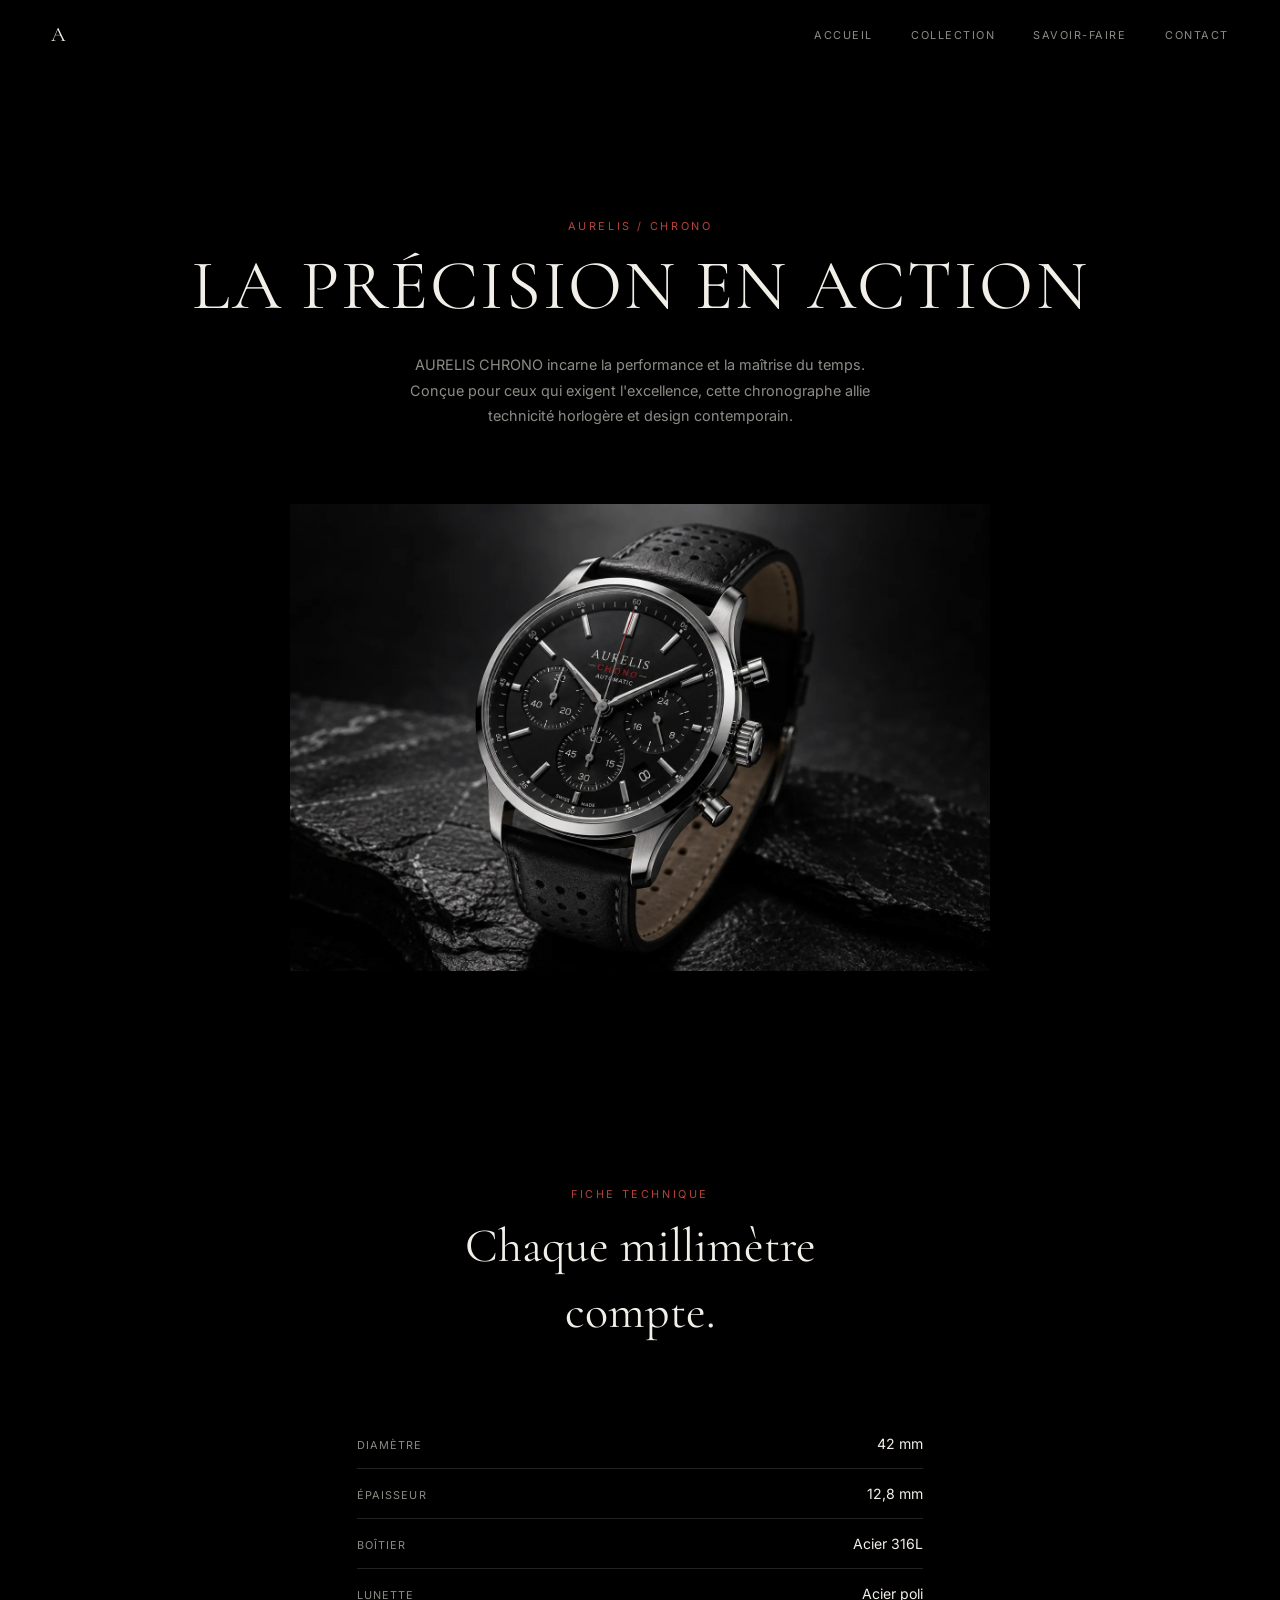
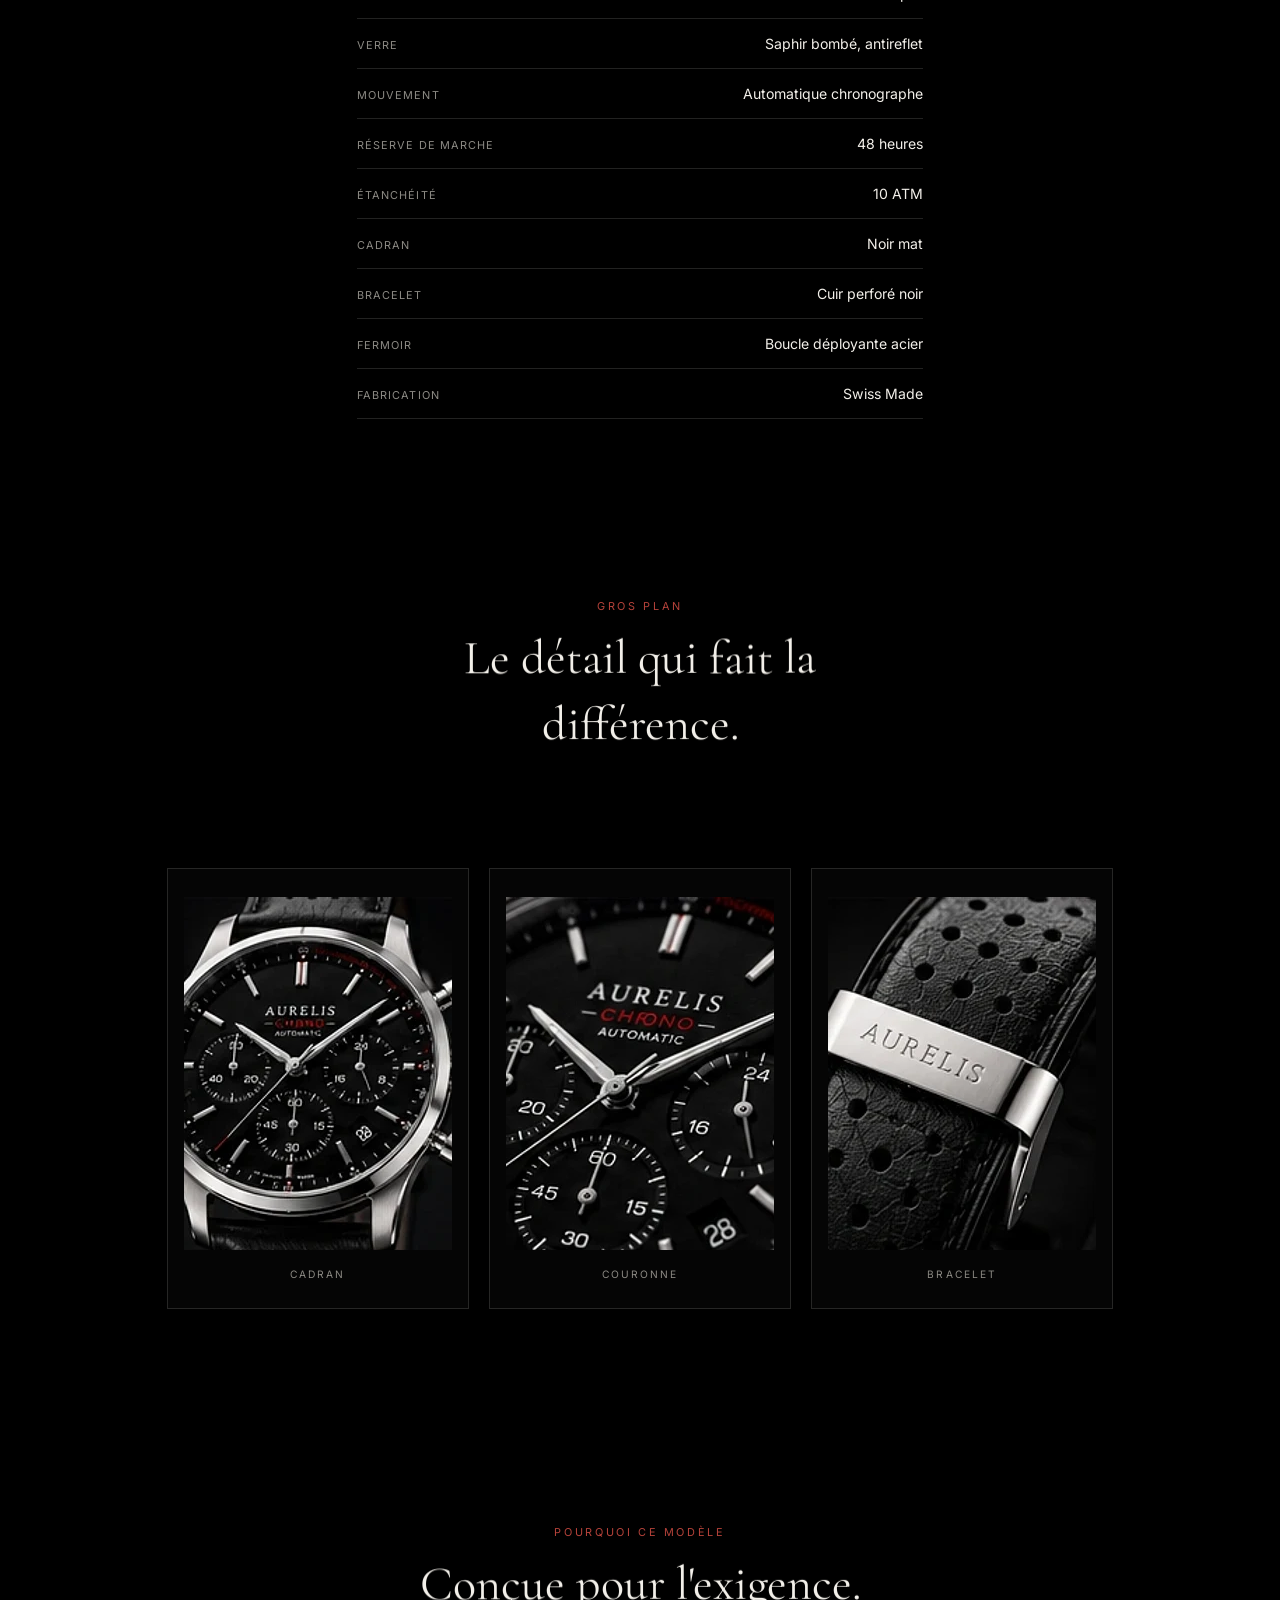
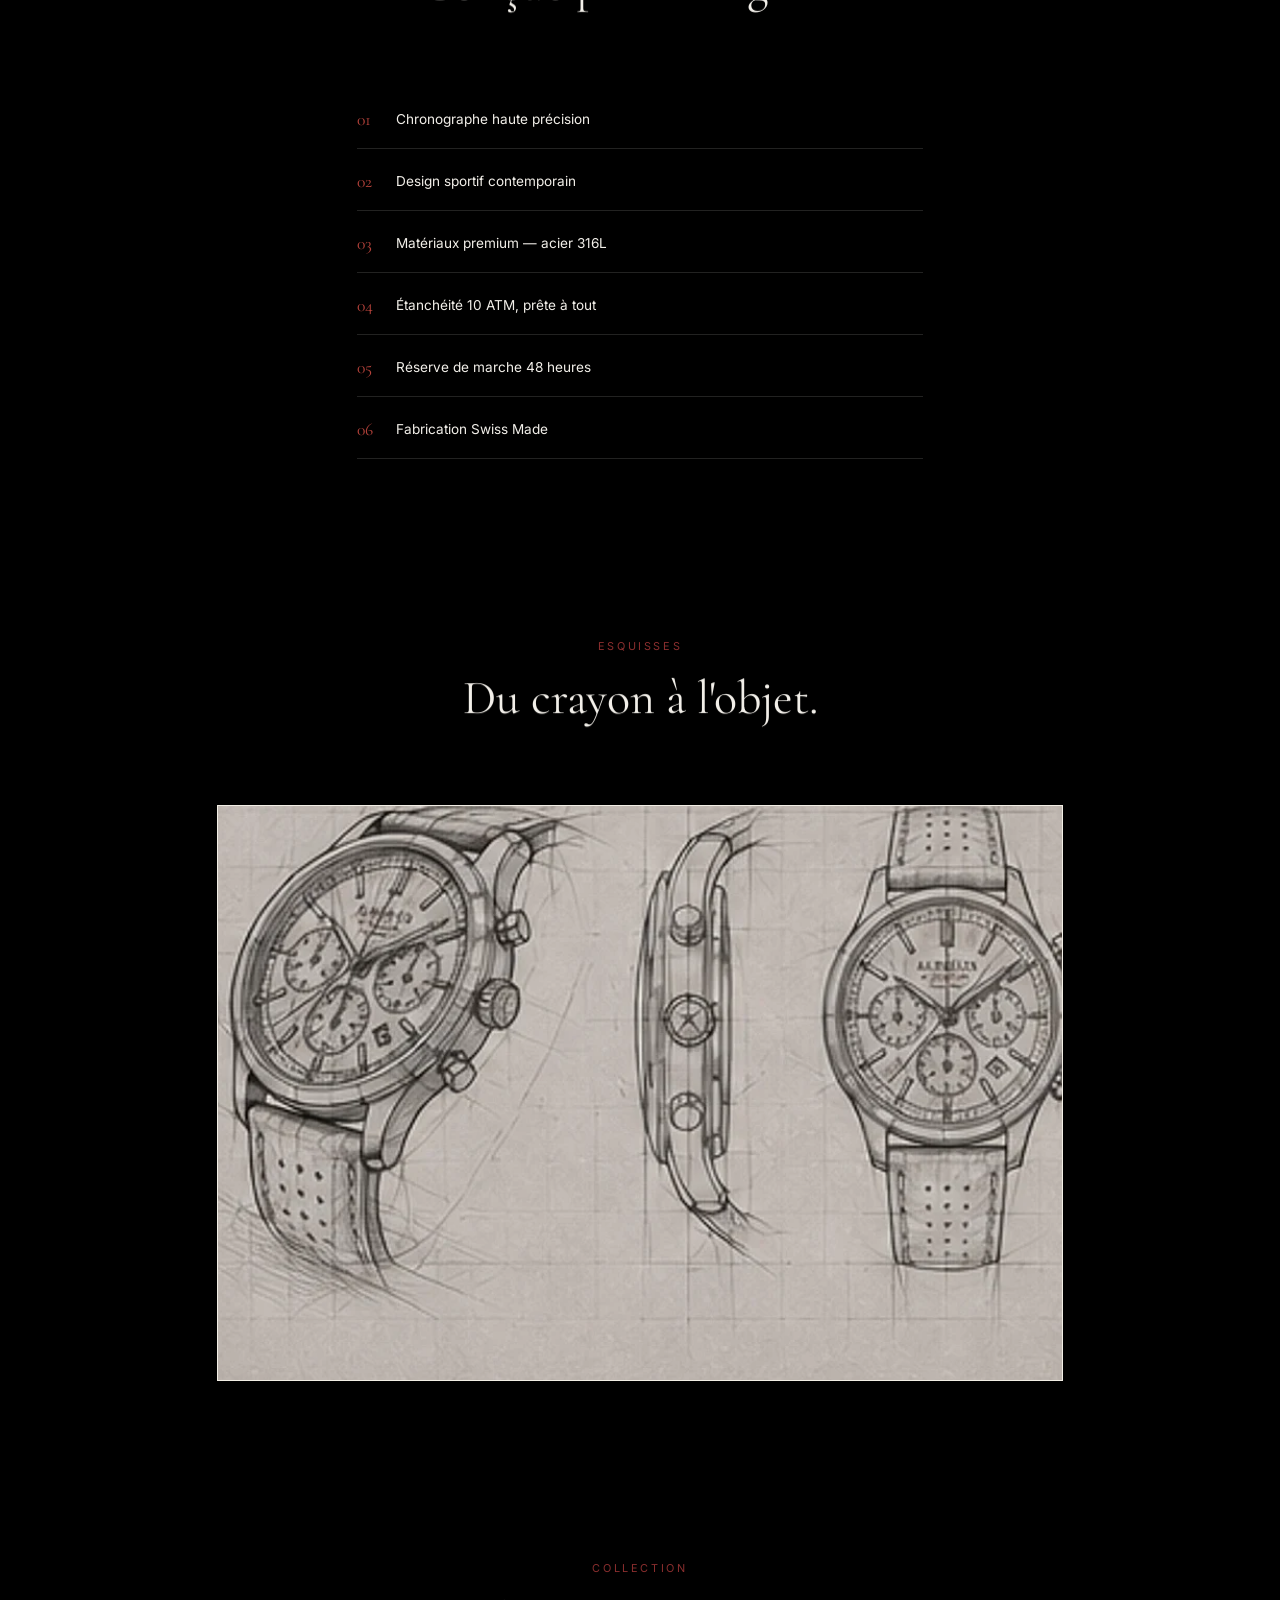
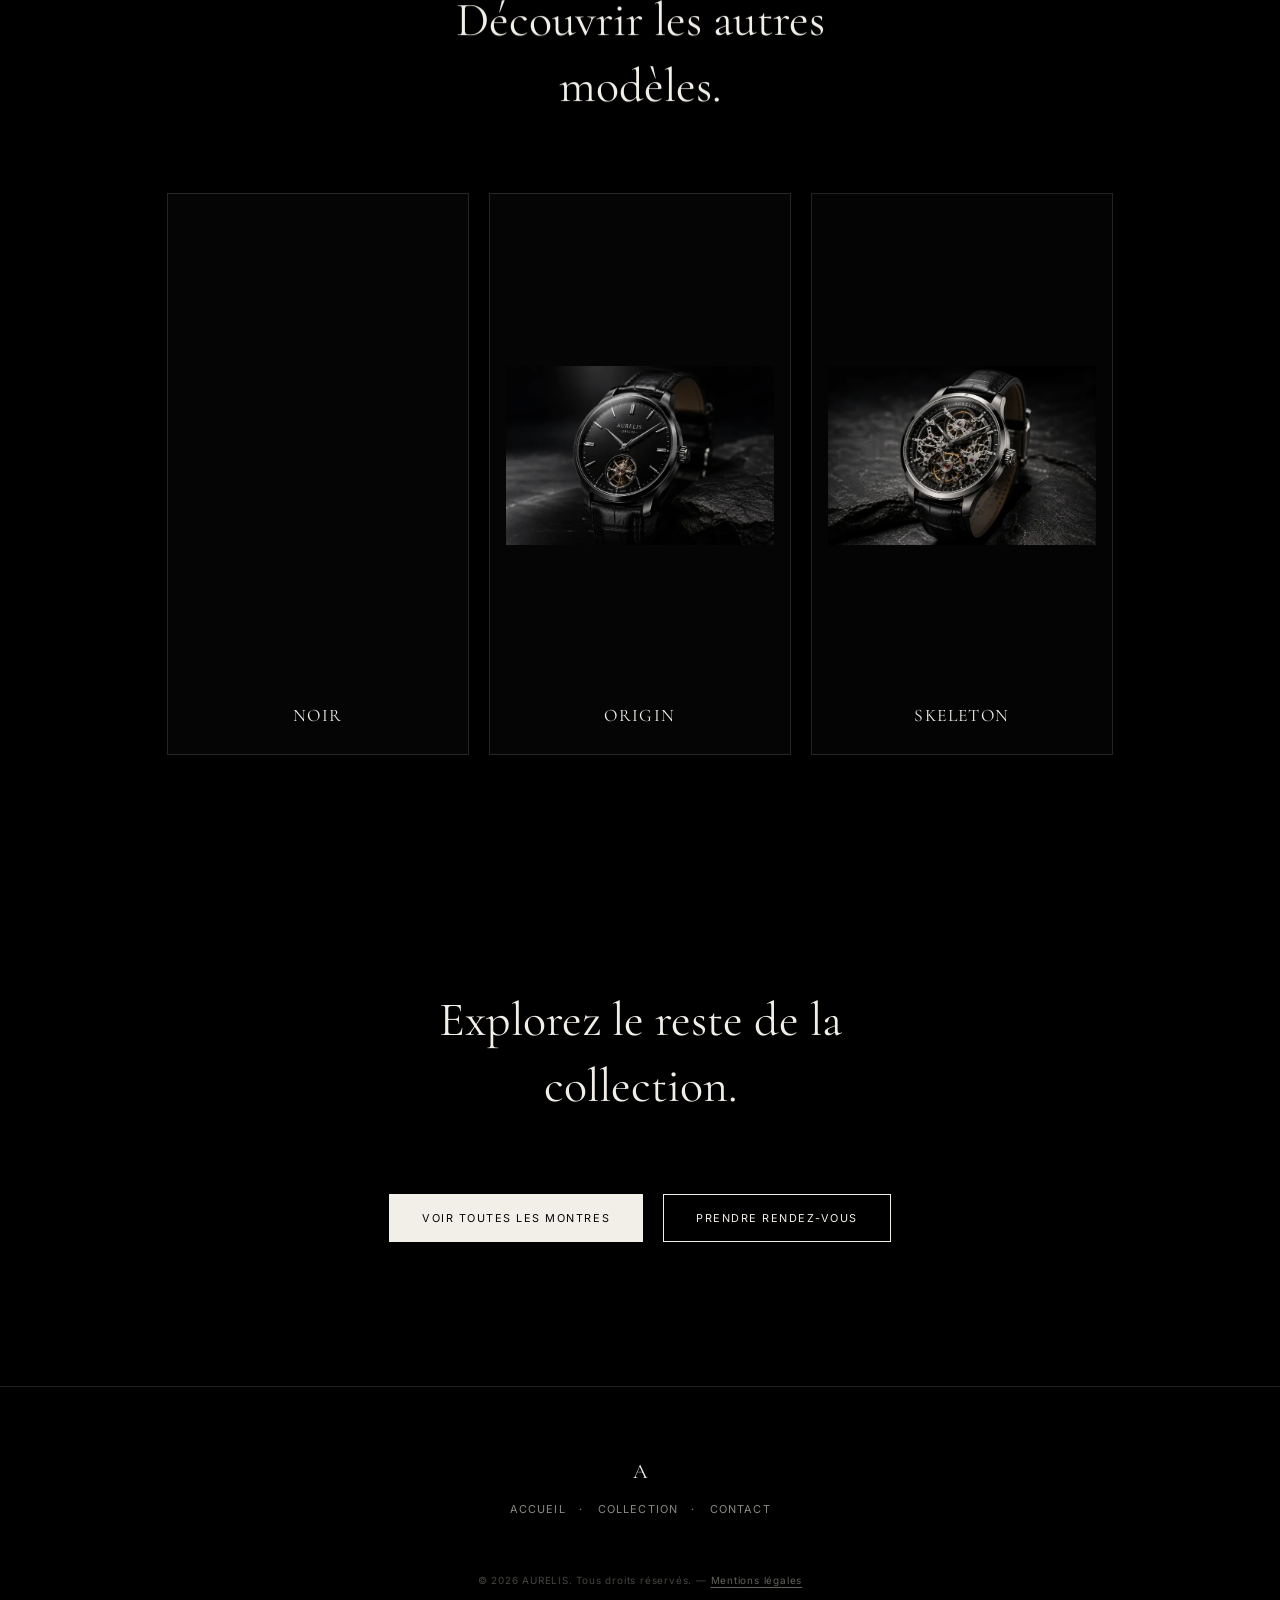
==== chrono.html @ 490b4fe9 "Initial commit: AURELIS site (portfolio demo, Weboost Studio) Static vanilla HTML/CSS/JS site with G" ====
<!doctype html>
<html lang="fr">
<head>
<meta charset="utf-8">
<meta name="viewport" content="width=device-width,initial-scale=1">
<link rel="icon" href="assets/favicon.svg" type="image/svg+xml">
<link rel="icon" href="assets/icons/favicon-32.png" sizes="32x32" type="image/png">
<link rel="apple-touch-icon" href="assets/icons/apple-touch-icon.png">
<title>AURELIS CHRONO — La précision en action</title>
<link rel="preload" href="assets/fonts/cormorant-garamond.woff2" as="font" type="font/woff2" crossorigin>
<link rel="preload" href="assets/fonts/inter.woff2" as="font" type="font/woff2" crossorigin>
<link rel="preload" href="assets/img/chrono.webp" as="image" fetchpriority="high">
<link rel="stylesheet" href="assets/css/style.css">
</head>
<body>

<div class="page-fade" id="pageFade"></div>
<div class="grain" aria-hidden="true"></div>

<div class="bg-fx" aria-hidden="true">
  <canvas id="bgCanvas"></canvas>
  <div class="halo" id="halo" style="background-color:#3a2420"></div>
</div>

<nav class="site-nav" id="siteNav">
  <a href="index.html" class="nav-mark magnetic">A</a>
  <div class="nav-links">
    <a href="index.html" class="magnetic">Accueil</a>
    <a href="index.html#collection" class="magnetic">Collection</a>
    <a href="index.html#savoir-faire" class="magnetic nav-optional">Savoir-faire</a>
    <a href="contact.html" class="magnetic">Contact</a>
  </div>
</nav>

<header class="detail-hero" style="--accent:#b5423a">
  <p class="detail-eyebrow" data-reveal>AURELIS / CHRONO</p>
  <h1 class="detail-title" data-line>LA PRÉCISION EN ACTION</h1>
  <p class="detail-desc" data-reveal>AURELIS CHRONO incarne la performance et la maîtrise du temps. Conçue pour ceux qui exigent l'excellence, cette chronographe allie technicité horlogère et design contemporain.</p>
</header>

<div class="detail-hero-media">
  <img src="assets/img/chrono.webp" alt="AURELIS CHRONO" width="1536" height="1024" fetchpriority="high" decoding="async" data-reveal>
</div>

<section class="detail-specs" style="--accent:#b5423a">
  <p class="detail-eyebrow" data-reveal>FICHE TECHNIQUE</p>
  <h2 class="detail-h2" data-line>Chaque millimètre compte.</h2>
  <dl class="spec-table">
    <div class="spec-row"><dt>Diamètre</dt><dd>42 mm</dd></div>
    <div class="spec-row"><dt>Épaisseur</dt><dd>12,8 mm</dd></div>
    <div class="spec-row"><dt>Boîtier</dt><dd>Acier 316L</dd></div>
    <div class="spec-row"><dt>Lunette</dt><dd>Acier poli</dd></div>
    <div class="spec-row"><dt>Verre</dt><dd>Saphir bombé, antireflet</dd></div>
    <div class="spec-row"><dt>Mouvement</dt><dd>Automatique chronographe</dd></div>
    <div class="spec-row"><dt>Réserve de marche</dt><dd>48 heures</dd></div>
    <div class="spec-row"><dt>Étanchéité</dt><dd>10 ATM</dd></div>
    <div class="spec-row"><dt>Cadran</dt><dd>Noir mat</dd></div>
    <div class="spec-row"><dt>Bracelet</dt><dd>Cuir perforé noir</dd></div>
    <div class="spec-row"><dt>Fermoir</dt><dd>Boucle déployante acier</dd></div>
    <div class="spec-row"><dt>Fabrication</dt><dd>Swiss Made</dd></div>
  </dl>
</section>

<section class="detail-closeups" style="--accent:#b5423a">
  <p class="detail-eyebrow" data-reveal>GROS PLAN</p>
  <h2 class="detail-h2" data-line>Le détail qui fait la différence.</h2>
  <div class="detail-views">
    <div class="view-card"><img src="assets/img/savoirfaire/chrono-cadran.webp" alt="AURELIS CHRONO, cadran" width="532" height="353" loading="lazy" decoding="async"><span class="view-label">Cadran</span></div>
    <div class="view-card"><img src="assets/img/savoirfaire/chrono-couronne.webp" alt="AURELIS CHRONO, couronne" width="532" height="353" loading="lazy" decoding="async"><span class="view-label">Couronne</span></div>
    <div class="view-card"><img src="assets/img/savoirfaire/chrono-bracelet.webp" alt="AURELIS CHRONO, bracelet" width="532" height="353" loading="lazy" decoding="async"><span class="view-label">Bracelet</span></div>
  </div>
</section>

<section class="detail-positioning" style="--accent:#b5423a">
  <p class="detail-eyebrow" data-reveal>POURQUOI CE MODÈLE</p>
  <h2 class="detail-h2" data-line>Conçue pour l'exigence.</h2>
  <ul class="positioning-list">
    <li class="positioning-item"><span class="pos-num">01</span><span>Chronographe haute précision</span></li>
    <li class="positioning-item"><span class="pos-num">02</span><span>Design sportif contemporain</span></li>
    <li class="positioning-item"><span class="pos-num">03</span><span>Matériaux premium — acier 316L</span></li>
    <li class="positioning-item"><span class="pos-num">04</span><span>Étanchéité 10 ATM, prête à tout</span></li>
    <li class="positioning-item"><span class="pos-num">05</span><span>Réserve de marche 48 heures</span></li>
    <li class="positioning-item"><span class="pos-num">06</span><span>Fabrication Swiss Made</span></li>
  </ul>
</section>

<section class="detail-sketch">
  <p class="detail-eyebrow" data-reveal>ESQUISSES</p>
  <h2 class="detail-h2" data-line>Du crayon à l'objet.</h2>
  <div class="sketch-frame" data-reveal>
    <img src="assets/img/detail/chrono-esquisses.webp" alt="Esquisses AURELIS CHRONO" width="858" height="583" loading="lazy" decoding="async">
  </div>
</section>

<section class="detail-siblings">
  <p class="detail-eyebrow" data-reveal>COLLECTION</p>
  <h2 class="detail-h2" data-line>Découvrir les autres modèles.</h2>
  <div class="siblings-grid">
    <a href="noir.html" class="sibling-card">
      <img src="assets/img/thumb/noir.webp" alt="AURELIS NOIR" width="700" height="467" loading="lazy" decoding="async">
      <span class="sibling-name">NOIR</span>
    </a>
    <a href="origin.html" class="sibling-card">
      <img src="assets/img/thumb/origin.webp" alt="AURELIS ORIGIN" width="700" height="467" loading="lazy" decoding="async">
      <span class="sibling-name">ORIGIN</span>
    </a>
    <a href="skeleton.html" class="sibling-card">
      <img src="assets/img/thumb/skeleton.webp" alt="AURELIS SKELETON" width="700" height="467" loading="lazy" decoding="async">
      <span class="sibling-name">SKELETON</span>
    </a>
  </div>
</section>

<section class="detail-cta">
  <h2 class="detail-h2" data-line>Explorez le reste de la collection.</h2>
  <div class="cta-links">
    <a href="index.html#collection" class="btn magnetic">Voir toutes les montres</a>
    <a href="contact.html" class="btn btn--outline magnetic">Prendre rendez-vous</a>
  </div>
</section>

<footer class="mini-footer">
  <a href="index.html" class="nav-mark magnetic">A</a>
  <div class="footer-links">
    <a href="index.html" class="magnetic">Accueil</a>
    <span>·</span>
    <a href="index.html#collection" class="magnetic">Collection</a>
    <span>·</span>
    <a href="contact.html" class="magnetic">Contact</a>
  </div>
  <p class="footer-legal">© 2026 AURELIS. Tous droits réservés. — <a href="mentions-legales.html">Mentions légales</a></p>
</footer>

<script src="assets/js/vendor/gsap.min.js"></script>
<script src="assets/js/vendor/ScrollTrigger.min.js"></script>
<script src="assets/js/vendor/lenis.min.js"></script>
<script src="assets/js/site.js"></script>
<script src="assets/js/transitions.js"></script>
</body>
</html>
---- assets/css/style.css ----
@font-face {
  font-family: 'Cormorant Garamond';
  font-style: normal;
  font-weight: 300;
  font-display: swap;
  src: url('../fonts/cormorant-garamond.woff2') format('woff2');
}

@font-face {
  font-family: 'Cormorant Garamond';
  font-style: normal;
  font-weight: 400;
  font-display: swap;
  src: url('../fonts/cormorant-garamond.woff2') format('woff2');
}

@font-face {
  font-family: 'Cormorant Garamond';
  font-style: normal;
  font-weight: 500;
  font-display: swap;
  src: url('../fonts/cormorant-garamond.woff2') format('woff2');
}

@font-face {
  font-family: 'Inter';
  font-style: normal;
  font-weight: 400;
  font-display: swap;
  src: url('../fonts/inter.woff2') format('woff2');
}

@font-face {
  font-family: 'Inter';
  font-style: normal;
  font-weight: 500;
  font-display: swap;
  src: url('../fonts/inter.woff2') format('woff2');
}

@font-face {
  font-family: 'Inter';
  font-style: normal;
  font-weight: 600;
  font-display: swap;
  src: url('../fonts/inter.woff2') format('woff2');
}

:root {
  --bg: #000000;
  --ink: #f2efe9;
  --ink-dim: #8c8a84;
  --line: rgba(242, 239, 233, 0.14);
  --accent: #8a2e2e;
  --serif: 'Cormorant Garamond', 'Times New Roman', serif;
  --sans: 'Inter', -apple-system, 'Helvetica Neue', Arial, sans-serif;
}

* { box-sizing: border-box; }
html, body { margin: 0; padding: 0; }

html { background: var(--bg); }

html.is-loading { overflow: hidden; }

.page-fade {
  position: fixed;
  inset: 0;
  z-index: 9997;
  background: var(--bg);
  pointer-events: none;
}

body {
  background: var(--bg);
  color: var(--ink);
  font-family: var(--sans);
  -webkit-font-smoothing: antialiased;
}

/* ---------- preloader ---------- */

.preloader {
  position: fixed;
  inset: 0;
  z-index: 9999;
  background: var(--bg);
  display: flex;
  flex-direction: column;
  align-items: center;
  justify-content: center;
  gap: 22px;
}

.preloader-mark {
  font-family: var(--serif);
  font-size: 3.2rem;
  color: var(--ink);
  letter-spacing: 0.02em;
}

.preloader-bar {
  width: 180px;
  height: 1px;
  background: rgba(242, 239, 233, 0.16);
  overflow: hidden;
}

.preloader-bar span {
  display: block;
  width: 0%;
  height: 100%;
  background: var(--ink);
}

.preloader-pct {
  font-size: 0.66rem;
  letter-spacing: 0.2em;
  color: var(--ink-dim);
}

/* ---------- film grain overlay ---------- */

.grain {
  position: fixed;
  inset: -60px;
  z-index: 9000;
  pointer-events: none;
  opacity: 0.05;
  mix-blend-mode: overlay;
  background-image: url("data:image/svg+xml;utf8,<svg xmlns='http://www.w3.org/2000/svg' width='160' height='160'><filter id='n'><feTurbulence type='fractalNoise' baseFrequency='0.85' numOctaves='2' stitchTiles='stitch'/></filter><rect width='100%25' height='100%25' filter='url(%23n)'/></svg>");
  background-size: 160px 160px;
  animation: grain-shift 1s steps(4) infinite;
}

@keyframes grain-shift {
  0% { transform: translate(0, 0); }
  25% { transform: translate(-20px, 10px); }
  50% { transform: translate(15px, -15px); }
  75% { transform: translate(-10px, -20px); }
  100% { transform: translate(0, 0); }
}

/* ---------- ambient background (gears + halo) ---------- */

.bg-fx {
  position: fixed;
  inset: 0;
  z-index: -1;
  overflow: hidden;
  pointer-events: none;
}

#bgCanvas {
  position: absolute;
  inset: 0;
}

.halo {
  position: absolute;
  top: 50%;
  left: 50%;
  width: 100vmax;
  height: 100vmax;
  transform: translate(-50%, -50%);
  border-radius: 50%;
  background-color: #1a1a1a;
  opacity: 0.3;
  filter: blur(100px);
}

/* ---------- site nav ---------- */

.site-nav {
  position: fixed;
  top: 0;
  left: 0;
  right: 0;
  z-index: 500;
  display: flex;
  align-items: center;
  justify-content: space-between;
  padding: 22px clamp(20px, 4vw, 56px);
  opacity: 0;
  transform: translateY(-12px);
  pointer-events: none;
  transition: opacity 0.5s ease, transform 0.5s ease, background 0.4s ease, backdrop-filter 0.4s ease;
}

.site-nav.is-visible {
  opacity: 1;
  transform: translateY(0);
  pointer-events: auto;
}

.site-nav.is-scrolled {
  background: rgba(0, 0, 0, 0.55);
  backdrop-filter: blur(10px);
  -webkit-backdrop-filter: blur(10px);
}

.nav-mark {
  font-family: var(--serif);
  font-size: 1.3rem;
  color: var(--ink);
  text-decoration: none;
}

.nav-links {
  display: flex;
  gap: clamp(20px, 3vw, 40px);
}

.nav-links a {
  color: var(--ink-dim);
  text-decoration: none;
  font-size: 0.68rem;
  letter-spacing: 0.14em;
  text-transform: uppercase;
  transition: color 0.3s ease;
}

.nav-links a:hover {
  color: var(--ink);
}

@media (max-width: 680px) {
  .nav-links { gap: 16px; }
  .nav-links a.nav-optional { display: none; }
}

/* ---------- pinned hero ---------- */

.hero-pin {
  position: relative;
  height: 420vh; /* scroll distance driving the decomposition */
}

.hero-stage {
  position: sticky;
  top: 0;
  height: 100vh;
  width: 100%;
  overflow: hidden;
  background: var(--bg);
  display: grid;
  grid-template-columns: minmax(220px, 320px) 1fr minmax(220px, 320px);
  align-items: center;
}

.hero-col {
  position: relative;
  z-index: 2;
  padding: 0 clamp(20px, 4vw, 56px);
  pointer-events: none;
}

.hero-col--left { grid-column: 1; }
.hero-col--right { grid-column: 3; }

.eyebrow {
  margin: 0 0 18px;
  font-size: 0.68rem;
  letter-spacing: 0.28em;
  color: var(--ink-dim);
  text-transform: uppercase;
}

.hero-title {
  margin: 0 0 22px;
  font-family: var(--serif);
  font-weight: 400;
  font-size: clamp(2rem, 3.2vw, 3.4rem);
  line-height: 1.08;
  letter-spacing: 0.04em;
  color: var(--ink);
}

.hero-desc {
  max-width: 30ch;
  margin: 0 0 26px;
  font-size: 0.82rem;
  line-height: 1.7;
  color: var(--ink-dim);
  letter-spacing: 0.01em;
}

.divider {
  width: 36px;
  height: 1px;
  background: var(--line);
  margin-bottom: 22px;
}

.specs {
  list-style: none;
  margin: 0;
  padding: 0;
  display: flex;
  flex-direction: column;
  gap: 8px;
}

.specs li {
  font-size: 0.68rem;
  letter-spacing: 0.14em;
  color: var(--ink-dim);
}

/* ---------- watch stage ---------- */

.hero-watch {
  grid-column: 2;
  position: relative;
  z-index: 1;
  height: 100%;
  display: flex;
  align-items: center;
  justify-content: center;
}

.watch-img {
  width: auto;
  height: auto;
  max-width: 60vw;
  max-height: 88vh;
  object-fit: contain;
  will-change: contents;
}

/* ---------- right feature list ---------- */

.feature-list {
  list-style: none;
  margin: 0;
  padding: 0;
  display: flex;
  flex-direction: column;
  gap: clamp(14px, 2vw, 22px);
}

.feature {
  opacity: 0;
  transform: translateY(14px);
  transition: opacity 0.6s ease, transform 0.6s ease;
  max-width: 30ch;
}

.feature.is-visible {
  opacity: 0.45;
  transform: translateY(0);
}

.feature.is-active {
  opacity: 1;
}

.feature-num {
  display: block;
  font-size: 0.68rem;
  letter-spacing: 0.1em;
  color: var(--accent);
  margin-bottom: 4px;
}

.feature-title {
  display: block;
  font-size: 0.78rem;
  letter-spacing: 0.12em;
  color: var(--ink);
  margin-bottom: 6px;
}

.feature-desc {
  display: block;
  font-size: 0.72rem;
  line-height: 1.6;
  color: var(--ink-dim);
}

/* ---------- side progress index ---------- */

.side-index {
  position: absolute;
  right: clamp(16px, 2.4vw, 40px);
  bottom: 28px;
  z-index: 2;
  font-size: 0.66rem;
  letter-spacing: 0.16em;
  color: var(--ink-dim);
  pointer-events: none;
}

#sideIndexCurrent {
  color: var(--ink);
}

/* ---------- scroll hint ---------- */

.scroll-hint {
  position: absolute;
  left: 50%;
  bottom: 28px;
  transform: translateX(-50%);
  z-index: 2;
  display: flex;
  flex-direction: column;
  align-items: center;
  gap: 10px;
  font-size: 0.62rem;
  letter-spacing: 0.24em;
  color: var(--ink-dim);
  transition: opacity 0.5s ease;
  pointer-events: none;
}

.scroll-hint-line {
  width: 1px;
  height: 26px;
  background: linear-gradient(to bottom, var(--ink-dim), transparent);
  animation: hint-move 1.8s ease-in-out infinite;
}

@keyframes hint-move {
  0% { transform: translateY(-6px); opacity: 0.2; }
  50% { transform: translateY(6px); opacity: 1; }
  100% { transform: translateY(-6px); opacity: 0.2; }
}

/* ---------- magnetic targets ---------- */

.magnetic {
  display: inline-block;
  will-change: transform;
}

/* ---------- manifesto ---------- */

.manifesto {
  min-height: 100vh;
  display: flex;
  flex-direction: column;
  align-items: center;
  justify-content: center;
  text-align: center;
  gap: 28px;
  padding: 12vh 6vw;
}

.manifesto-line {
  margin: 0;
  font-family: var(--serif);
  font-weight: 400;
  font-size: clamp(1.8rem, 4.6vw, 3.6rem);
  line-height: 1.25;
  letter-spacing: 0.01em;
  color: var(--ink);
  max-width: 18ch;
}

.manifesto-line--accent {
  color: var(--accent);
}

.manifesto-sub {
  margin: 10px 0 0;
  max-width: 42ch;
  font-size: 0.85rem;
  line-height: 1.8;
  letter-spacing: 0.02em;
  color: var(--ink-dim);
  opacity: 0;
  transform: translateY(20px);
}

/* word-mask reveal, used by .manifesto-line and .craft-title / .materials-title via data-line */
.word {
  display: inline-block;
  overflow: hidden;
  vertical-align: top;
  padding-bottom: 0.08em;
}

.word-inner {
  display: inline-block;
  will-change: transform, opacity;
}

/* ---------- collection (vertical reveal-mask stack) ---------- */

.collection {
  padding: 14vh 6vw 4vh;
  display: flex;
  flex-direction: column;
  gap: 16vh;
  max-width: 1100px;
  margin: 0 auto;
}

.collection-eyebrow {
  margin: 0 0 -6vh;
  text-align: center;
  font-size: 0.68rem;
  letter-spacing: 0.28em;
  color: var(--ink-dim);
  opacity: 0;
  transform: translateY(16px);
}

.reveal-item {
  display: flex;
  flex-direction: column;
  gap: 40px;
}

.reveal-text {
  text-align: center;
}

.reveal-index {
  display: block;
  margin-bottom: 14px;
  font-size: 0.68rem;
  letter-spacing: 0.24em;
  color: var(--accent);
}

.reveal-name {
  margin: 0 0 8px;
  font-family: var(--serif);
  font-weight: 400;
  font-size: clamp(2.4rem, 6vw, 4.2rem);
  letter-spacing: 0.03em;
  color: var(--ink);
  line-height: 1;
}

.reveal-tagline {
  margin: 0 0 22px;
  font-size: 0.95rem;
  letter-spacing: 0.02em;
  color: var(--ink-dim);
}

.reveal-specs {
  list-style: none;
  margin: 0 auto;
  padding: 16px 0 0;
  border-top: 1px solid var(--line);
  display: flex;
  flex-wrap: wrap;
  justify-content: center;
  gap: 8px 24px;
  max-width: 54ch;
}

.reveal-specs li {
  font-size: 0.64rem;
  letter-spacing: 0.1em;
  color: var(--ink-dim);
}

.reveal-link {
  display: inline-block;
  margin-top: 24px;
  font-size: 0.68rem;
  letter-spacing: 0.14em;
  color: var(--accent);
  text-decoration: none;
  border-bottom: 1px solid transparent;
  transition: border-color 0.3s ease;
}

.reveal-link:hover {
  border-color: var(--accent);
}

.reveal-media {
  --mr: 16%;
  --mi: 30%;
  position: relative;
  aspect-ratio: 16 / 10;
  overflow: hidden;
  background: #050505;
  clip-path: circle(var(--mr) at 50% 50%);
}

.reveal-item.mask--rounded .reveal-media {
  clip-path: inset(var(--mi) round var(--mr));
}

.reveal-media a {
  display: block;
  width: 100%;
  height: 100%;
}

.reveal-media img {
  display: block;
  width: 100%;
  height: 100%;
  object-fit: cover;
  transition: transform 0.6s ease;
}

.reveal-media a:hover img {
  transform: scale(1.04);
}

/* ---------- key stats band ---------- */

.stats {
  display: grid;
  grid-template-columns: repeat(4, 1fr);
  gap: 24px;
  max-width: 1200px;
  margin: 0 auto;
  padding: 12vh 6vw;
  border-top: 1px solid var(--line);
  border-bottom: 1px solid var(--line);
}

.stat {
  display: flex;
  flex-direction: column;
  align-items: center;
  gap: 10px;
  text-align: center;
  opacity: 0;
  transform: translateY(24px);
}

.stat-num {
  font-family: var(--serif);
  font-weight: 400;
  font-size: clamp(2.2rem, 4.5vw, 3.6rem);
  color: var(--ink);
  line-height: 1;
}

.stat-label {
  max-width: 18ch;
  font-size: 0.66rem;
  letter-spacing: 0.08em;
  color: var(--ink-dim);
  line-height: 1.5;
}

/* ---------- craft / savoir-faire ---------- */

.craft {
  padding: 0;
}

.craft-intro {
  min-height: 70vh;
  display: flex;
  flex-direction: column;
  align-items: center;
  justify-content: center;
  text-align: center;
  padding: 14vh 6vw;
}

.craft-eyebrow,
.craft-title {
  padding: 0 6vw;
}

.craft-intro .craft-eyebrow,
.craft-intro .craft-title {
  padding: 0;
}

.craft-intro-text {
  margin: 26px 0 0;
  max-width: 46ch;
  font-size: 0.9rem;
  line-height: 1.8;
  letter-spacing: 0.02em;
  color: var(--ink-dim);
}

.unfurl-wrap {
  position: relative;
  height: 100vh;
  width: 100%;
  overflow: hidden;
  display: flex;
  align-items: center;
  justify-content: center;
}

.unfurl-banner {
  position: relative;
  width: 90vw;
  height: 80vh;
  border-radius: 48px;
  border: 4px solid #2c2738;
  background: #000;
  overflow: hidden;
  max-width: 1920px;
  margin: 0 auto;
  will-change: transform;
}

.unfurl-perspective {
  position: absolute;
  inset: 0;
  display: flex;
  align-items: center;
  justify-content: center;
  overflow: hidden;
  perspective: 1000px;
  pointer-events: none;
}

.unfurl-vignette {
  position: absolute;
  inset: 0;
  z-index: 2;
  pointer-events: none;
}

.unfurl-vignette--v {
  box-shadow: inset 0 100px 150px -50px #000, inset 0 -100px 150px -50px #000;
}

.unfurl-vignette--h {
  box-shadow: inset 150px 0 150px -50px #000, inset -150px 0 150px -50px #000;
}

.unfurl-grid {
  display: flex;
  gap: 16px;
  align-items: center;
  justify-content: center;
  width: 120vw;
  height: 150vh;
  transform-style: preserve-3d;
  will-change: transform;
}

.unfurl-col {
  display: flex;
  flex-direction: column;
  gap: 16px;
  width: 22vw;
  min-width: 190px;
  pointer-events: auto;
}

.unfurl-item {
  position: relative;
  width: 100%;
  height: clamp(140px, 22vw, 260px);
  flex-shrink: 0;
  margin: 0;
  background: #111;
  overflow: hidden;
}

.unfurl-item img {
  display: block;
  width: 100%;
  height: 100%;
  object-fit: cover;
  opacity: 0.82;
  transition: opacity 0.3s ease, transform 0.4s ease;
}

.unfurl-item:hover img {
  opacity: 1;
  transform: scale(1.04);
}

.craft-eyebrow,
.materials-eyebrow,
.detail-eyebrow {
  margin: 0 0 14px;
  font-size: 0.68rem;
  letter-spacing: 0.24em;
  color: var(--accent);
  text-align: center;
  opacity: 0;
  transform: translateY(16px);
}

.craft-title,
.materials-title,
.detail-h2 {
  margin: 0 auto 8vh;
  max-width: 20ch;
  text-align: center;
  font-family: var(--serif);
  font-weight: 400;
  font-size: clamp(1.8rem, 4vw, 3rem);
  line-height: 1.3;
  color: var(--ink);
}

/* ---------- materials ---------- */

.materials {
  padding: 10vh 6vw 18vh;
}

.materials-row {
  display: flex;
  flex-wrap: wrap;
  justify-content: center;
  gap: clamp(20px, 3vw, 44px);
  max-width: 1200px;
  margin: 0 auto;
}

.swatch {
  display: flex;
  flex-direction: column;
  align-items: center;
  gap: 14px;
  opacity: 0;
  transform: scale(0.8);
}

.swatch-dot {
  width: 64px;
  height: 64px;
  border-radius: 50%;
  background: var(--swatch);
  box-shadow: inset 0 2px 6px rgba(255,255,255,0.15), inset 0 -6px 14px rgba(0,0,0,0.4);
  position: relative;
  overflow: hidden;
}

.swatch-dot::after {
  content: "";
  position: absolute;
  inset: 0;
  background: linear-gradient(115deg, transparent 30%, rgba(255,255,255,0.35) 48%, transparent 66%);
  background-size: 220% 220%;
  background-position: -100% -100%;
  transition: background-position 0.8s ease;
}

.swatch:hover .swatch-dot::after {
  background-position: 100% 100%;
}

.swatch-label {
  font-size: 0.66rem;
  letter-spacing: 0.08em;
  color: var(--ink-dim);
  text-align: center;
  max-width: 12ch;
}

/* ---------- inspiration & identité ---------- */

.inspiration {
  padding: 14vh 6vw;
  max-width: 1160px;
  margin: 0 auto;
  display: flex;
  flex-direction: column;
  gap: 14vh;
}

.inspiration-eyebrow {
  margin: 0 0 14px;
  text-align: center;
  font-size: 0.68rem;
  letter-spacing: 0.24em;
  color: var(--accent);
  opacity: 0;
  transform: translateY(16px);
}

.inspiration-title {
  margin: 0 auto 4vh;
  max-width: 20ch;
  text-align: center;
  font-family: var(--serif);
  font-weight: 400;
  font-size: clamp(1.8rem, 4vw, 3rem);
  line-height: 1.3;
  color: var(--ink);
}

.insp-group {
  display: flex;
  align-items: center;
  gap: clamp(24px, 6vw, 80px);
}

.insp-group--reverse {
  flex-direction: row-reverse;
}

.insp-grid {
  display: grid;
  grid-template-columns: 1fr 1fr;
  gap: 8px;
  width: min(38vw, 400px);
  aspect-ratio: 1 / 1;
  flex-shrink: 0;
}

.insp-tile {
  position: relative;
  overflow: hidden;
  background: #050505;
  opacity: 0;
  transform: scale(0.92);
}

.insp-tile img {
  display: block;
  width: 100%;
  height: 100%;
  object-fit: cover;
  transform: scale(1.08);
}

.insp-model {
  margin: 0 0 16px;
  font-size: 0.68rem;
  letter-spacing: 0.24em;
  color: var(--accent);
}

.insp-quote {
  margin: 0;
  max-width: 16ch;
  font-family: var(--serif);
  font-weight: 400;
  font-size: clamp(1.5rem, 2.8vw, 2.4rem);
  line-height: 1.35;
  color: var(--ink);
}

/* ---------- closing footer ---------- */

.closing {
  min-height: 100vh;
  display: flex;
  flex-direction: column;
  align-items: center;
  justify-content: center;
  text-align: center;
  gap: 18px;
  padding: 10vh 6vw 6vh;
}

.closing-eyebrow {
  margin: 0;
  font-size: 0.66rem;
  letter-spacing: 0.28em;
  color: var(--ink-dim);
  opacity: 0;
  transform: translateY(14px);
}

.closing-word {
  margin: 10px 0;
  font-family: var(--serif);
  font-weight: 400;
  font-size: clamp(3.2rem, 12vw, 9rem);
  letter-spacing: 0.06em;
  color: var(--ink);
  line-height: 1;
}

.closing-word .letter {
  display: inline-block;
  overflow: hidden;
}

.closing-tagline {
  margin: 0 0 40px;
  font-size: 0.9rem;
  letter-spacing: 0.04em;
  color: var(--ink-dim);
  opacity: 0;
  transform: translateY(14px);
}

.footer-links {
  display: flex;
  align-items: center;
  gap: 14px;
  font-size: 0.68rem;
  letter-spacing: 0.1em;
  text-transform: uppercase;
  color: var(--ink-dim);
}

.footer-links a {
  color: var(--ink-dim);
  text-decoration: none;
  transition: color 0.3s ease;
}

.footer-links a:hover {
  color: var(--ink);
}

.footer-legal {
  margin-top: 40px;
  font-size: 0.62rem;
  letter-spacing: 0.08em;
  color: rgba(140, 138, 132, 0.5);
}

.footer-legal a {
  color: rgba(140, 138, 132, 0.7);
  text-decoration: underline;
  text-underline-offset: 3px;
  transition: color 0.3s ease;
}

.footer-legal a:hover {
  color: var(--ink);
}

/* ---------- legal page ---------- */

.legal-page {
  max-width: 760px;
  margin: 0 auto;
  padding: 6vh 6vw 16vh;
}

.legal-block {
  padding: 4vh 0;
  border-bottom: 1px solid var(--line);
}

.legal-block:last-child {
  border-bottom: none;
}

.legal-block h2 {
  margin: 0 0 2.4vh;
  font-family: var(--serif);
  font-weight: 400;
  font-size: clamp(1.2rem, 2.2vw, 1.6rem);
  letter-spacing: 0.01em;
  color: var(--ink);
}

.legal-block p {
  margin: 0 0 1.4em;
  font-size: 0.85rem;
  line-height: 1.8;
  color: var(--ink-dim);
}

.legal-block p:last-child {
  margin-bottom: 0;
}

.legal-block a {
  color: var(--ink);
}

/* ---------- watch detail page ---------- */

.detail-hero {
  min-height: 56vh;
  display: flex;
  flex-direction: column;
  align-items: center;
  justify-content: center;
  text-align: center;
  padding: 20vh 6vw 4vh;
}

.detail-title {
  margin: 0 0 22px;
  font-family: var(--serif);
  font-weight: 400;
  font-size: clamp(2.2rem, 6vw, 4.4rem);
  letter-spacing: 0.03em;
  line-height: 1.1;
  color: var(--ink);
}

.detail-desc {
  max-width: 56ch;
  margin: 0;
  font-size: 0.9rem;
  line-height: 1.8;
  color: var(--ink-dim);
  opacity: 0;
  transform: translateY(24px);
}

.detail-hero-media {
  display: flex;
  justify-content: center;
  padding: 0 6vw 14vh;
}

.detail-hero-media img {
  max-width: min(58vw, 700px);
  max-height: 68vh;
  width: auto;
  height: auto;
  object-fit: contain;
  opacity: 0;
  transform: translateY(24px);
}

.detail-views {
  display: grid;
  grid-template-columns: repeat(3, 1fr);
  gap: 20px;
  max-width: 1100px;
  margin: 0 auto;
  padding: 4vh 6vw 14vh;
}

.view-card {
  display: flex;
  flex-direction: column;
  align-items: center;
  gap: 18px;
  padding: 28px 16px;
  border: 1px solid var(--line);
  background: #050505;
}

.view-card img {
  width: 100%;
  aspect-ratio: 4 / 5;
  object-fit: cover;
  object-position: center;
}

.view-label {
  font-size: 0.64rem;
  letter-spacing: 0.2em;
  text-transform: uppercase;
  color: var(--ink-dim);
}

.detail-specs,
.detail-positioning {
  max-width: 720px;
  margin: 0 auto;
  padding: 10vh 6vw;
  text-align: center;
}

.spec-table {
  margin: 6vh 0 0;
  display: flex;
  flex-direction: column;
  text-align: left;
}

.spec-row {
  display: flex;
  align-items: baseline;
  justify-content: space-between;
  gap: 24px;
  padding: 16px 0;
  border-bottom: 1px solid var(--line);
}

.spec-row dt {
  margin: 0;
  font-size: 0.68rem;
  letter-spacing: 0.1em;
  text-transform: uppercase;
  color: var(--ink-dim);
}

.spec-row dd {
  margin: 0;
  font-size: 0.88rem;
  color: var(--ink);
  text-align: right;
}

.positioning-list {
  list-style: none;
  margin: 6vh 0 0;
  padding: 0;
  display: flex;
  flex-direction: column;
  gap: 4px;
}

.positioning-item {
  display: flex;
  align-items: center;
  gap: 20px;
  padding: 18px 0;
  border-bottom: 1px solid var(--line);
  text-align: left;
  font-size: 0.85rem;
  color: var(--ink);
}

.pos-num {
  font-family: var(--serif);
  font-size: 1.1rem;
  color: var(--accent);
  flex-shrink: 0;
  width: 2.4ch;
}

.detail-sketch {
  max-width: 1000px;
  margin: 0 auto;
  padding: 10vh 6vw;
  text-align: center;
}

.detail-closeups {
  max-width: 1100px;
  margin: 0 auto;
  padding: 10vh 6vw 0;
  text-align: center;
}

.detail-closeups .detail-views {
  padding: 4vh 0 14vh;
}

.sketch-frame {
  margin-top: 6vh;
  border: 1px solid var(--line);
  background: #f2ede4;
  overflow: hidden;
  opacity: 0;
  transform: translateY(24px);
}

.sketch-frame img {
  display: block;
  width: 100%;
  height: auto;
  transform: scale(1.06);
}

.detail-cta {
  max-width: 800px;
  margin: 0 auto;
  padding: 12vh 6vw 16vh;
  text-align: center;
}

.cta-links {
  margin-top: 5vh;
  display: flex;
  justify-content: center;
  gap: 20px;
  flex-wrap: wrap;
}

.btn {
  display: inline-block;
  padding: 16px 32px;
  font-size: 0.68rem;
  letter-spacing: 0.14em;
  text-transform: uppercase;
  text-decoration: none;
  color: #050505;
  background: var(--ink);
  border: 1px solid var(--ink);
  transition: background 0.3s ease, color 0.3s ease;
}

.btn:hover {
  background: transparent;
  color: var(--ink);
}

.btn--outline {
  background: transparent;
  color: var(--ink);
}

.btn--outline:hover {
  background: var(--ink);
  color: #050505;
}

.mini-footer {
  display: flex;
  flex-direction: column;
  align-items: center;
  gap: 18px;
  padding: 8vh 6vw;
  border-top: 1px solid var(--line);
}

/* ---------- contact page ---------- */

.contact-grid {
  display: grid;
  grid-template-columns: repeat(3, 1fr);
  gap: 20px;
  max-width: 1100px;
  margin: 0 auto;
  padding: 4vh 6vw 16vh;
}

.contact-card {
  display: flex;
  flex-direction: column;
  align-items: center;
  gap: 18px;
  text-align: center;
  padding: 40px 24px;
  border: 1px solid var(--line);
  background: #050505;
}

/* ---------- other models (detail page cross-links) ---------- */

.detail-siblings {
  max-width: 1100px;
  margin: 0 auto;
  padding: 10vh 6vw 14vh;
  text-align: center;
}

.siblings-grid {
  display: grid;
  grid-template-columns: repeat(3, 1fr);
  gap: 20px;
  margin-top: 6vh;
}

.sibling-card {
  display: flex;
  flex-direction: column;
  align-items: center;
  gap: 16px;
  padding: 28px 16px;
  border: 1px solid var(--line);
  background: #050505;
  text-decoration: none;
  transition: border-color 0.3s ease;
}

.sibling-card:hover {
  border-color: var(--ink-dim);
}

.sibling-card img {
  width: 100%;
  aspect-ratio: 4 / 5;
  object-fit: contain;
  transition: transform 0.6s ease;
}

.sibling-card:hover img {
  transform: scale(1.06);
}

.sibling-name {
  font-family: var(--serif);
  font-size: 1.1rem;
  letter-spacing: 0.08em;
  color: var(--ink);
}

.contact-label {
  margin: 0;
  font-size: 0.68rem;
  letter-spacing: 0.2em;
  color: var(--accent);
}

.contact-text {
  margin: 0;
  font-size: 0.85rem;
  line-height: 1.7;
  color: var(--ink-dim);
}

.contact-hours {
  padding-top: 12px;
  border-top: 1px solid var(--line);
  width: 100%;
}

.contact-email {
  font-size: 0.8rem;
  letter-spacing: 0.04em;
  color: var(--ink);
  text-decoration: none;
  border-bottom: 1px solid var(--line);
  padding-bottom: 2px;
}

.contact-email:hover {
  border-color: var(--ink);
}

/* ---------- responsive ---------- */

@media (max-width: 1180px) {
  .hero-stage {
    grid-template-columns: minmax(180px, 240px) 1fr minmax(180px, 240px);
  }
  .watch-img { max-width: 66vw; }
  .hero-title { font-size: clamp(1.7rem, 3.6vw, 2.6rem); }
}

@media (max-width: 860px) {
  .hero-pin { height: 480vh; }
  .hero-stage {
    display: flex;
    flex-direction: column;
    justify-content: center;
    gap: 4vh;
    padding: 8vh 6vw;
  }
  .hero-col {
    padding: 0;
    width: 100%;
    text-align: center;
  }
  .hero-col--left { order: 1; }
  .hero-watch { order: 2; flex: none; height: auto; }
  .hero-col--right { order: 3; }

  .hero-desc { margin-left: auto; margin-right: auto; }
  .divider { margin-left: auto; margin-right: auto; }
  .specs { align-items: center; }

  .watch-img { max-width: 78vw; max-height: 46vh; }

  .feature-list { align-items: center; }
  .feature { text-align: center; }

  /* only the active feature is shown to save vertical space */
  .feature { display: none; }
  .feature.is-active { display: block; opacity: 1; transform: none; }

  .side-index { display: none; }

  .site-nav { padding: 16px 5vw; }

  .manifesto { gap: 20px; padding: 10vh 7vw; }

  .collection { gap: 12vh; padding: 10vh 6vw 4vh; }
  .reveal-item { gap: 26px; }
  .reveal-name { font-size: clamp(2.2rem, 12vw, 3.4rem); }
  .reveal-tagline { font-size: 0.85rem; }
  .reveal-specs { gap: 8px 18px; }
  .reveal-media { aspect-ratio: 4 / 3; }

  .stats { grid-template-columns: repeat(2, 1fr); gap: 32px 16px; padding: 8vh 6vw; }

  .craft-intro { min-height: 56vh; padding: 10vh 7vw; }
  .craft-title { margin-bottom: 6vh; }
  .unfurl-banner { width: 94vw; height: 76vh; border-radius: 28px; }
  .unfurl-grid { gap: 10px; }
  .unfurl-col { width: 26vw; min-width: 120px; gap: 10px; }
  .unfurl-item { height: clamp(90px, 26vw, 180px); }

  .materials-row { gap: 22px 30px; }
  .swatch-dot { width: 52px; height: 52px; }

  .inspiration { gap: 10vh; padding: 10vh 6vw; }
  .insp-group,
  .insp-group--reverse { flex-direction: column; gap: 28px; }
  .insp-grid { width: 100%; max-width: 340px; }
  .insp-text { text-align: center; }
  .insp-quote { max-width: 22ch; margin: 0 auto; }

  .closing-word { font-size: clamp(2.6rem, 16vw, 5rem); }
  .footer-links { flex-wrap: wrap; justify-content: center; }

  .detail-hero { min-height: 44vh; padding: 16vh 6vw 4vh; }
  .detail-hero-media { padding-bottom: 8vh; }
  .detail-hero-media img { max-width: 82vw; }
  .detail-views { grid-template-columns: repeat(3, 1fr); gap: 10px; padding-bottom: 8vh; }
  .view-card { padding: 12px 8px; gap: 10px; }
  .view-card img { aspect-ratio: 3 / 4; }
  .view-label { font-size: 0.56rem; letter-spacing: 0.12em; }
  .siblings-grid { grid-template-columns: repeat(3, 1fr); gap: 10px; }
  .sibling-card { padding: 12px 8px; gap: 10px; }
  .sibling-name { font-size: 0.8rem; }
  .contact-grid { grid-template-columns: 1fr; gap: 16px; padding-bottom: 8vh; }
  .spec-row dt, .positioning-item { font-size: 0.8rem; }
  .detail-cta { padding: 8vh 6vw 12vh; }
}

@media (max-width: 480px) {
  .eyebrow { font-size: 0.6rem; }
  .hero-title { font-size: clamp(1.5rem, 7vw, 2.1rem); margin-bottom: 14px; }
  .hero-desc { font-size: 0.76rem; max-width: 34ch; }
  .watch-img { max-width: 86vw; max-height: 40vh; }

  .stats { grid-template-columns: 1fr 1fr; }
  .unfurl-banner { width: 100vw; height: 72vh; border-radius: 0; border-width: 0; }
  .unfurl-col { width: 30vw; min-width: 96px; }
  .unfurl-item { height: clamp(70px, 30vw, 140px); }
}
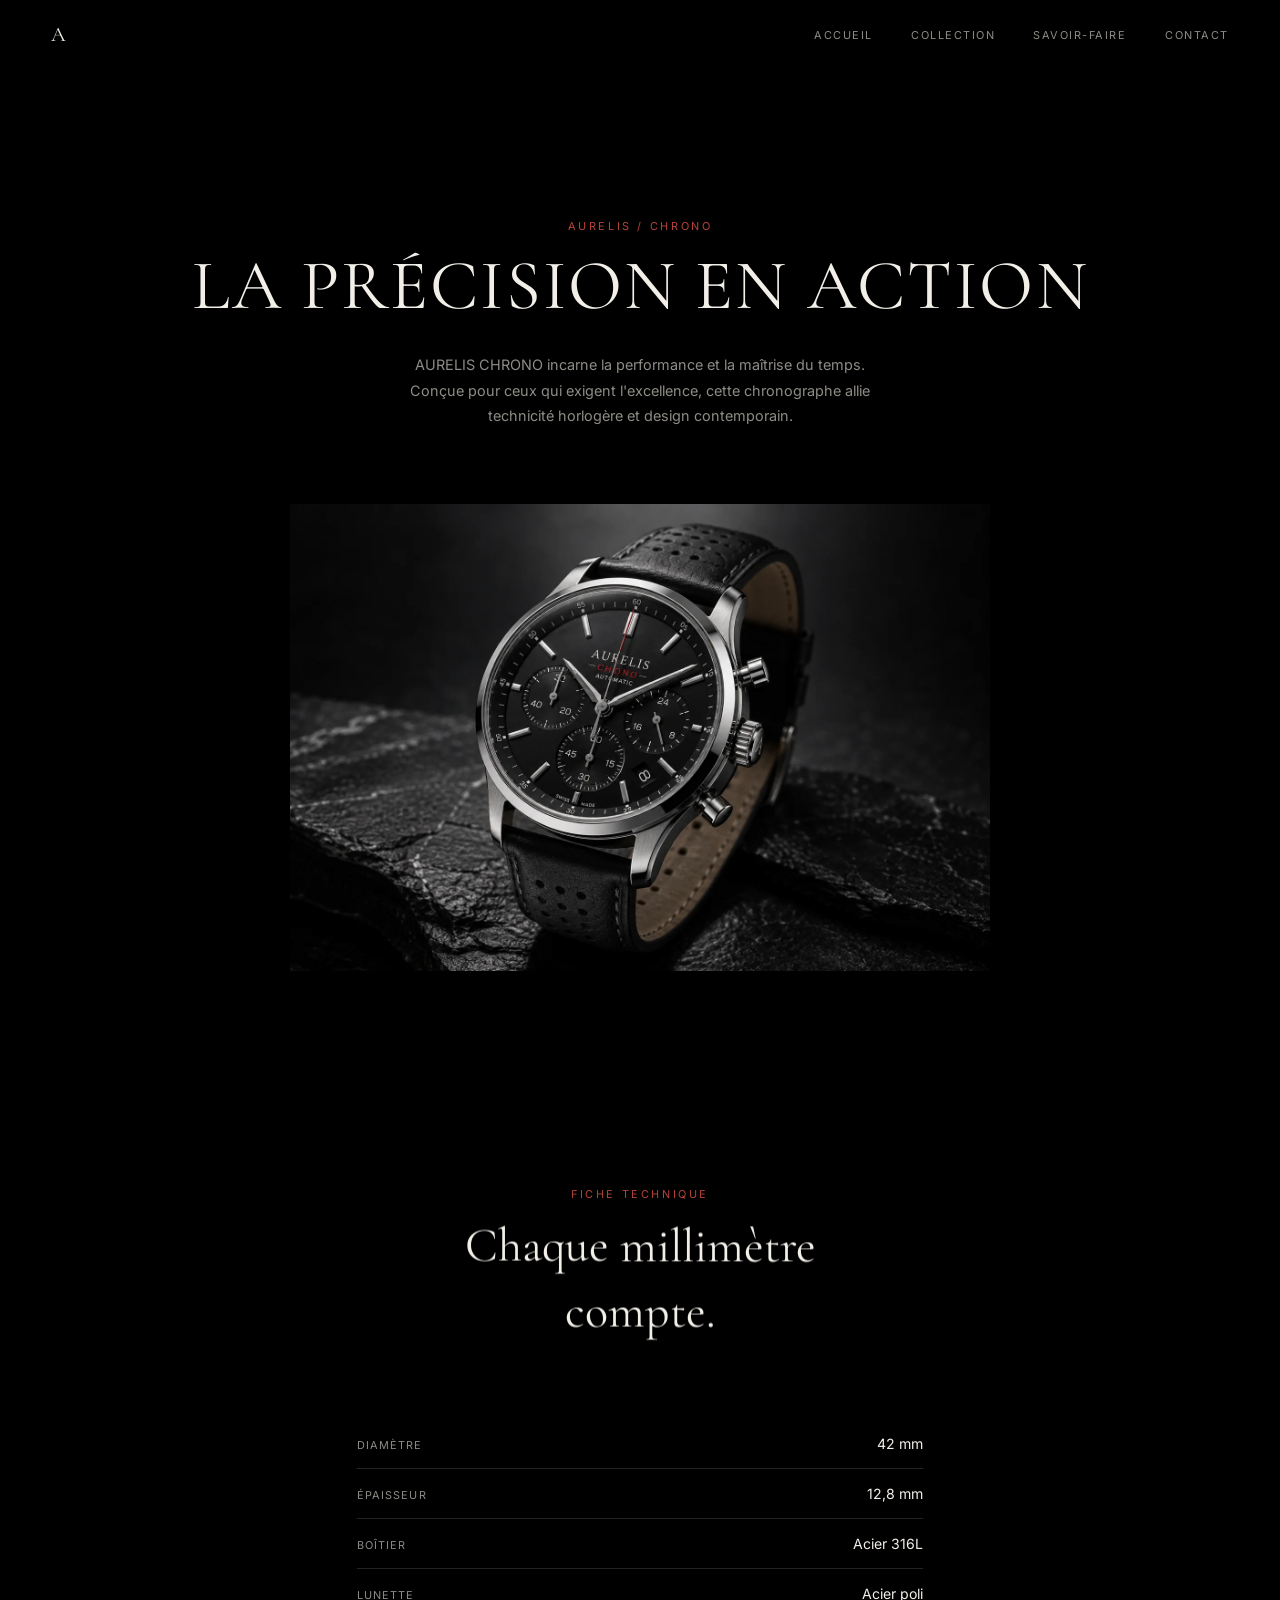
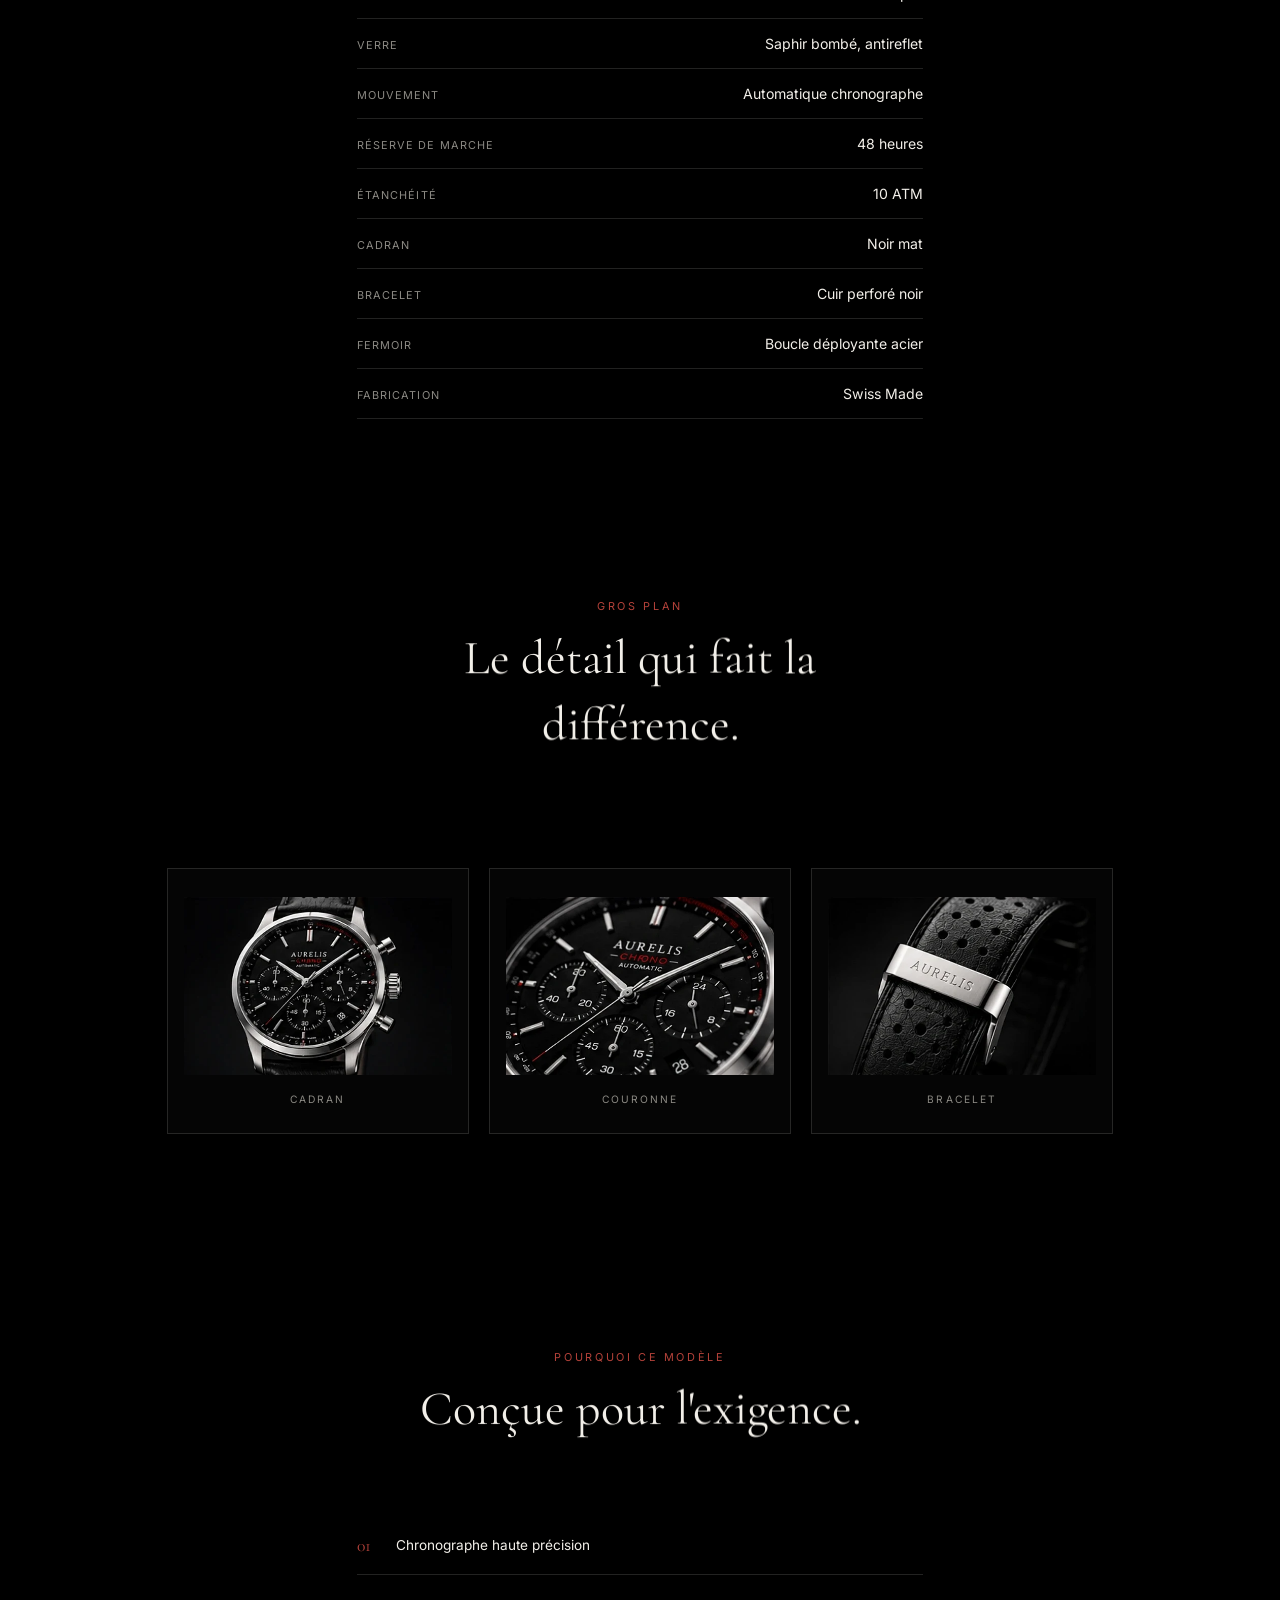
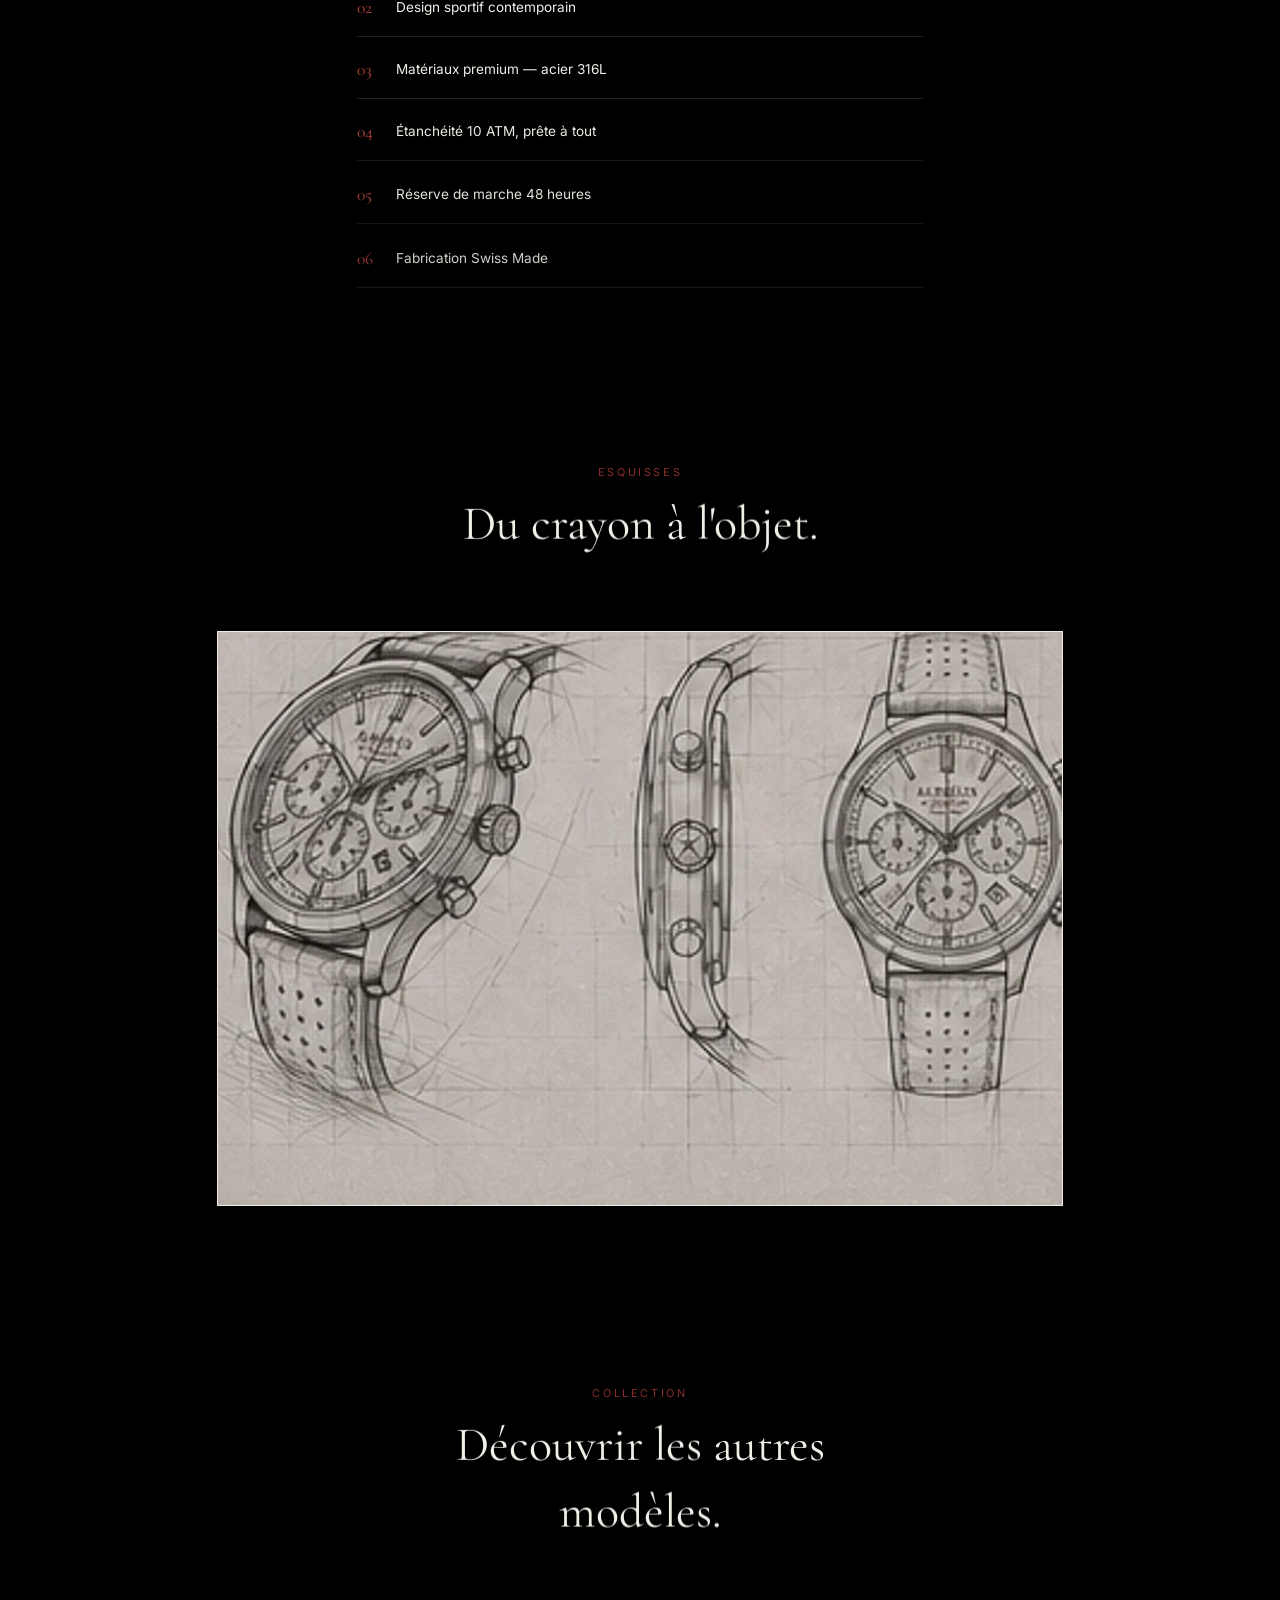
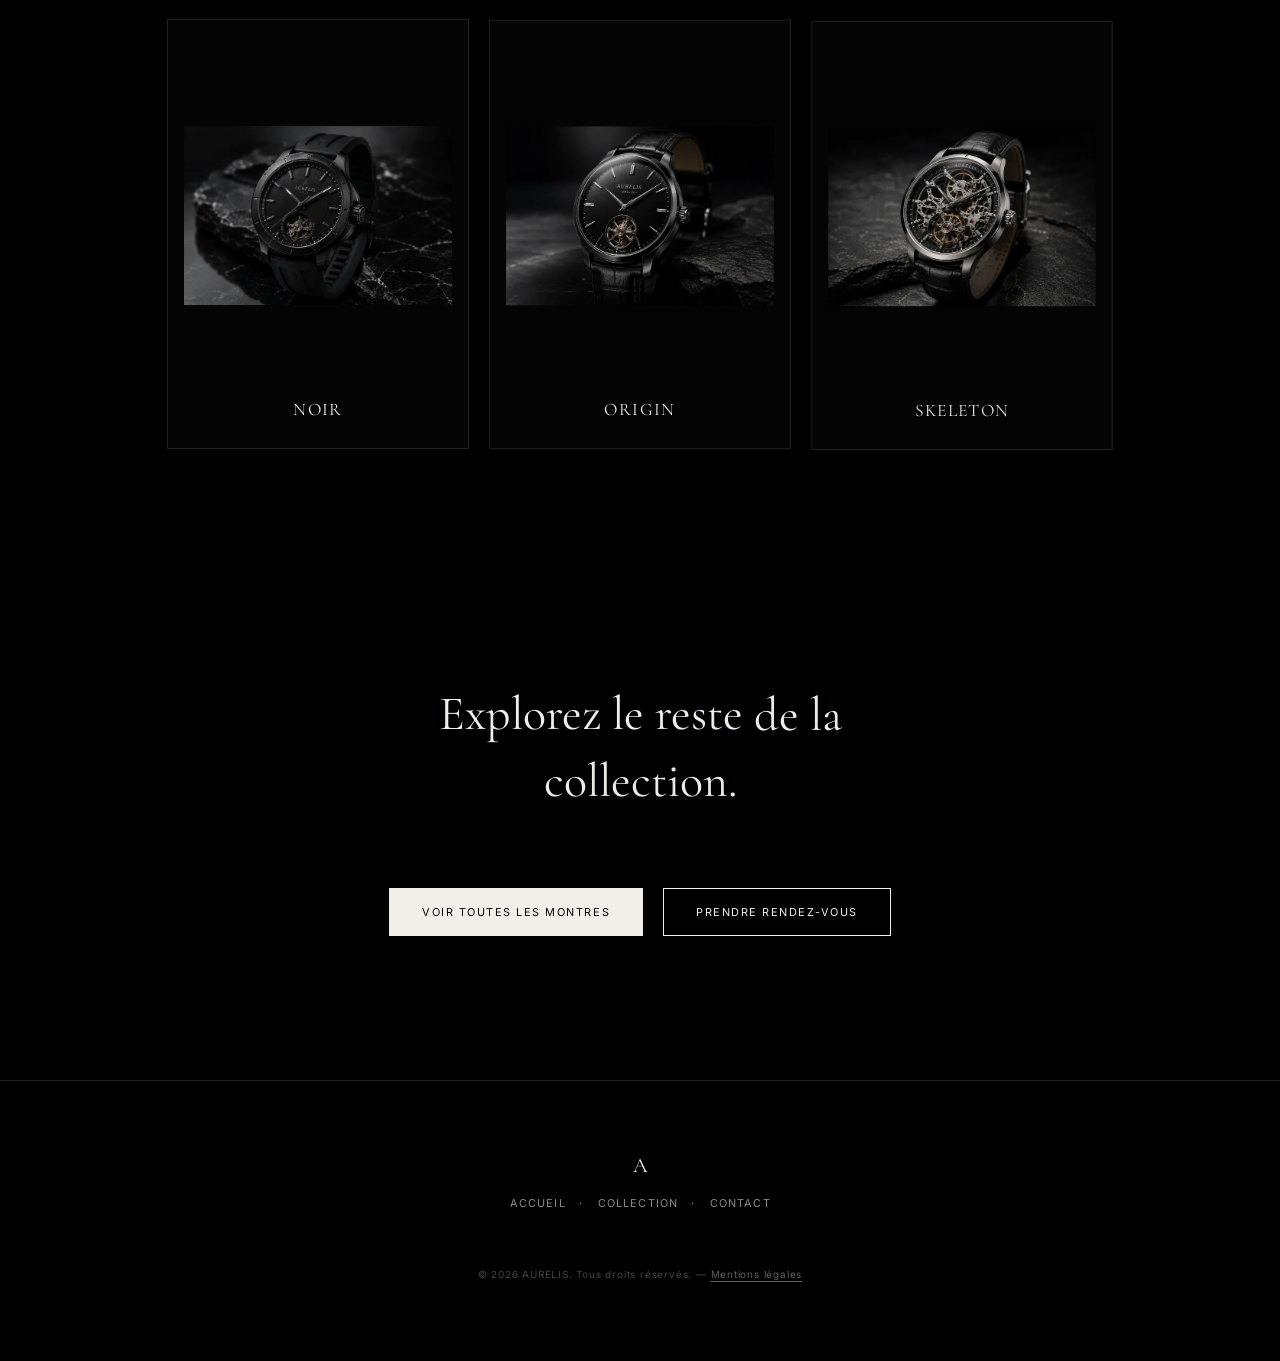
==== commit 219e6599: "Tone down the ambient halo further and drop lazy-loading on small cards The halo was still reading a" ====
--- a/chrono.html
+++ b/chrono.html
@@ -65,9 +65,9 @@
   <p class="detail-eyebrow" data-reveal>GROS PLAN</p>
   <h2 class="detail-h2" data-line>Le détail qui fait la différence.</h2>
   <div class="detail-views">
-    <div class="view-card"><img src="assets/img/savoirfaire/chrono-cadran.webp" alt="AURELIS CHRONO, cadran" width="532" height="353" loading="lazy" decoding="async"><span class="view-label">Cadran</span></div>
-    <div class="view-card"><img src="assets/img/savoirfaire/chrono-couronne.webp" alt="AURELIS CHRONO, couronne" width="532" height="353" loading="lazy" decoding="async"><span class="view-label">Couronne</span></div>
-    <div class="view-card"><img src="assets/img/savoirfaire/chrono-bracelet.webp" alt="AURELIS CHRONO, bracelet" width="532" height="353" loading="lazy" decoding="async"><span class="view-label">Bracelet</span></div>
+    <div class="view-card"><img src="assets/img/savoirfaire/chrono-cadran.webp" alt="AURELIS CHRONO, cadran" width="532" height="353" decoding="async"><span class="view-label">Cadran</span></div>
+    <div class="view-card"><img src="assets/img/savoirfaire/chrono-couronne.webp" alt="AURELIS CHRONO, couronne" width="532" height="353" decoding="async"><span class="view-label">Couronne</span></div>
+    <div class="view-card"><img src="assets/img/savoirfaire/chrono-bracelet.webp" alt="AURELIS CHRONO, bracelet" width="532" height="353" decoding="async"><span class="view-label">Bracelet</span></div>
   </div>
 </section>
 
@@ -88,7 +88,7 @@
   <p class="detail-eyebrow" data-reveal>ESQUISSES</p>
   <h2 class="detail-h2" data-line>Du crayon à l'objet.</h2>
   <div class="sketch-frame" data-reveal>
-    <img src="assets/img/detail/chrono-esquisses.webp" alt="Esquisses AURELIS CHRONO" width="858" height="583" loading="lazy" decoding="async">
+    <img src="assets/img/detail/chrono-esquisses.webp" alt="Esquisses AURELIS CHRONO" width="858" height="583" decoding="async">
   </div>
 </section>
 
@@ -97,15 +97,15 @@
   <h2 class="detail-h2" data-line>Découvrir les autres modèles.</h2>
   <div class="siblings-grid">
     <a href="noir.html" class="sibling-card">
-      <img src="assets/img/thumb/noir.webp" alt="AURELIS NOIR" width="700" height="467" loading="lazy" decoding="async">
+      <img src="assets/img/thumb/noir.webp" alt="AURELIS NOIR" width="700" height="467" decoding="async">
       <span class="sibling-name">NOIR</span>
     </a>
     <a href="origin.html" class="sibling-card">
-      <img src="assets/img/thumb/origin.webp" alt="AURELIS ORIGIN" width="700" height="467" loading="lazy" decoding="async">
+      <img src="assets/img/thumb/origin.webp" alt="AURELIS ORIGIN" width="700" height="467" decoding="async">
       <span class="sibling-name">ORIGIN</span>
     </a>
     <a href="skeleton.html" class="sibling-card">
-      <img src="assets/img/thumb/skeleton.webp" alt="AURELIS SKELETON" width="700" height="467" loading="lazy" decoding="async">
+      <img src="assets/img/thumb/skeleton.webp" alt="AURELIS SKELETON" width="700" height="467" decoding="async">
       <span class="sibling-name">SKELETON</span>
     </a>
   </div>
--- a/assets/css/style.css
+++ b/assets/css/style.css
@@ -141,6 +141,74 @@
   100% { transform: translate(0, 0); }
 }
 
+/* ---------- lightbox ---------- */
+
+.lightbox {
+  position: fixed;
+  inset: 0;
+  z-index: 9998;
+  display: flex;
+  align-items: center;
+  justify-content: center;
+  padding: 8vh 6vw;
+  background: rgba(0, 0, 0, 0.92);
+  opacity: 0;
+  visibility: hidden;
+  pointer-events: none;
+}
+
+.lightbox.is-open {
+  visibility: visible;
+  pointer-events: auto;
+}
+
+.lightbox-img {
+  max-width: 88vw;
+  max-height: 84vh;
+  object-fit: contain;
+  box-shadow: 0 30px 80px rgba(0, 0, 0, 0.6);
+}
+
+.lightbox-close {
+  position: absolute;
+  top: 28px;
+  right: 32px;
+  width: 42px;
+  height: 42px;
+  display: flex;
+  align-items: center;
+  justify-content: center;
+  border: 1px solid var(--line);
+  background: transparent;
+  color: var(--ink);
+  font-size: 1.5rem;
+  line-height: 1;
+  cursor: pointer;
+  transition: border-color 0.3s ease;
+}
+
+.lightbox-close:hover {
+  border-color: var(--ink);
+}
+
+.lightbox-caption {
+  position: absolute;
+  bottom: 32px;
+  left: 0;
+  right: 0;
+  margin: 0;
+  text-align: center;
+  font-size: 0.68rem;
+  letter-spacing: 0.18em;
+  text-transform: uppercase;
+  color: var(--ink-dim);
+}
+
+@media (max-width: 680px) {
+  .lightbox-close { top: 16px; right: 16px; width: 36px; height: 36px; font-size: 1.3rem; }
+  .lightbox-caption { bottom: 20px; font-size: 0.6rem; }
+}
+
 /* ---------- ambient background (gears + halo) ---------- */
 
 .bg-fx {
@@ -160,12 +228,12 @@
   position: absolute;
   top: 50%;
   left: 50%;
-  width: 100vmax;
-  height: 100vmax;
+  width: 70vmax;
+  height: 70vmax;
   transform: translate(-50%, -50%);
   border-radius: 50%;
   background-color: #1a1a1a;
-  opacity: 0.3;
+  opacity: 0.14;
   filter: blur(100px);
 }
 
@@ -181,13 +249,21 @@
   align-items: center;
   justify-content: space-between;
   padding: 22px clamp(20px, 4vw, 56px);
+  /* visible by default: every page works even if JS is slow to load on a
+     weak connection. Only the homepage hero needs it hidden at first. */
+  opacity: 1;
+  transform: translateY(0);
+  pointer-events: auto;
+  transition: opacity 0.5s ease, transform 0.5s ease, background 0.4s ease, backdrop-filter 0.4s ease;
+}
+
+.site-nav.hero-gated {
   opacity: 0;
   transform: translateY(-12px);
   pointer-events: none;
-  transition: opacity 0.5s ease, transform 0.5s ease, background 0.4s ease, backdrop-filter 0.4s ease;
-}
-
-.site-nav.is-visible {
+}
+
+.site-nav.hero-gated.is-visible {
   opacity: 1;
   transform: translateY(0);
   pointer-events: auto;
@@ -1133,9 +1209,16 @@
 
 .view-card img {
   width: 100%;
-  aspect-ratio: 4 / 5;
+  height: auto;
+  aspect-ratio: 3 / 2;
   object-fit: cover;
   object-position: center;
+  cursor: zoom-in;
+  transition: transform 0.5s ease;
+}
+
+.view-card:hover img {
+  transform: scale(1.05);
 }
 
 .view-label {
@@ -1354,6 +1437,7 @@
 
 .sibling-card img {
   width: 100%;
+  height: auto;
   aspect-ratio: 4 / 5;
   object-fit: contain;
   transition: transform 0.6s ease;
@@ -1414,6 +1498,11 @@
 }
 
 @media (max-width: 860px) {
+  /* 100vmax is dominated by the (tall) viewport height on portrait
+     phones, making the halo cover the entire screen in a flat wash of
+     color instead of a contained glow; size it off the width instead. */
+  .halo { width: 120vw; height: 120vw; opacity: 0.12; }
+
   .hero-pin { height: 480vh; }
   .hero-stage {
     display: flex;
@@ -1446,6 +1535,10 @@
 
   .side-index { display: none; }
 
+  /* the absolutely-positioned scroll hint can overlap the feature
+     description at this content height; not needed on touch devices. */
+  .scroll-hint { display: none; }
+
   .site-nav { padding: 16px 5vw; }
 
   .manifesto { gap: 20px; padding: 10vh 7vw; }
@@ -1484,7 +1577,7 @@
   .detail-hero-media img { max-width: 82vw; }
   .detail-views { grid-template-columns: repeat(3, 1fr); gap: 10px; padding-bottom: 8vh; }
   .view-card { padding: 12px 8px; gap: 10px; }
-  .view-card img { aspect-ratio: 3 / 4; }
+  .view-card img { aspect-ratio: 3 / 2; }
   .view-label { font-size: 0.56rem; letter-spacing: 0.12em; }
   .siblings-grid { grid-template-columns: repeat(3, 1fr); gap: 10px; }
   .sibling-card { padding: 12px 8px; gap: 10px; }
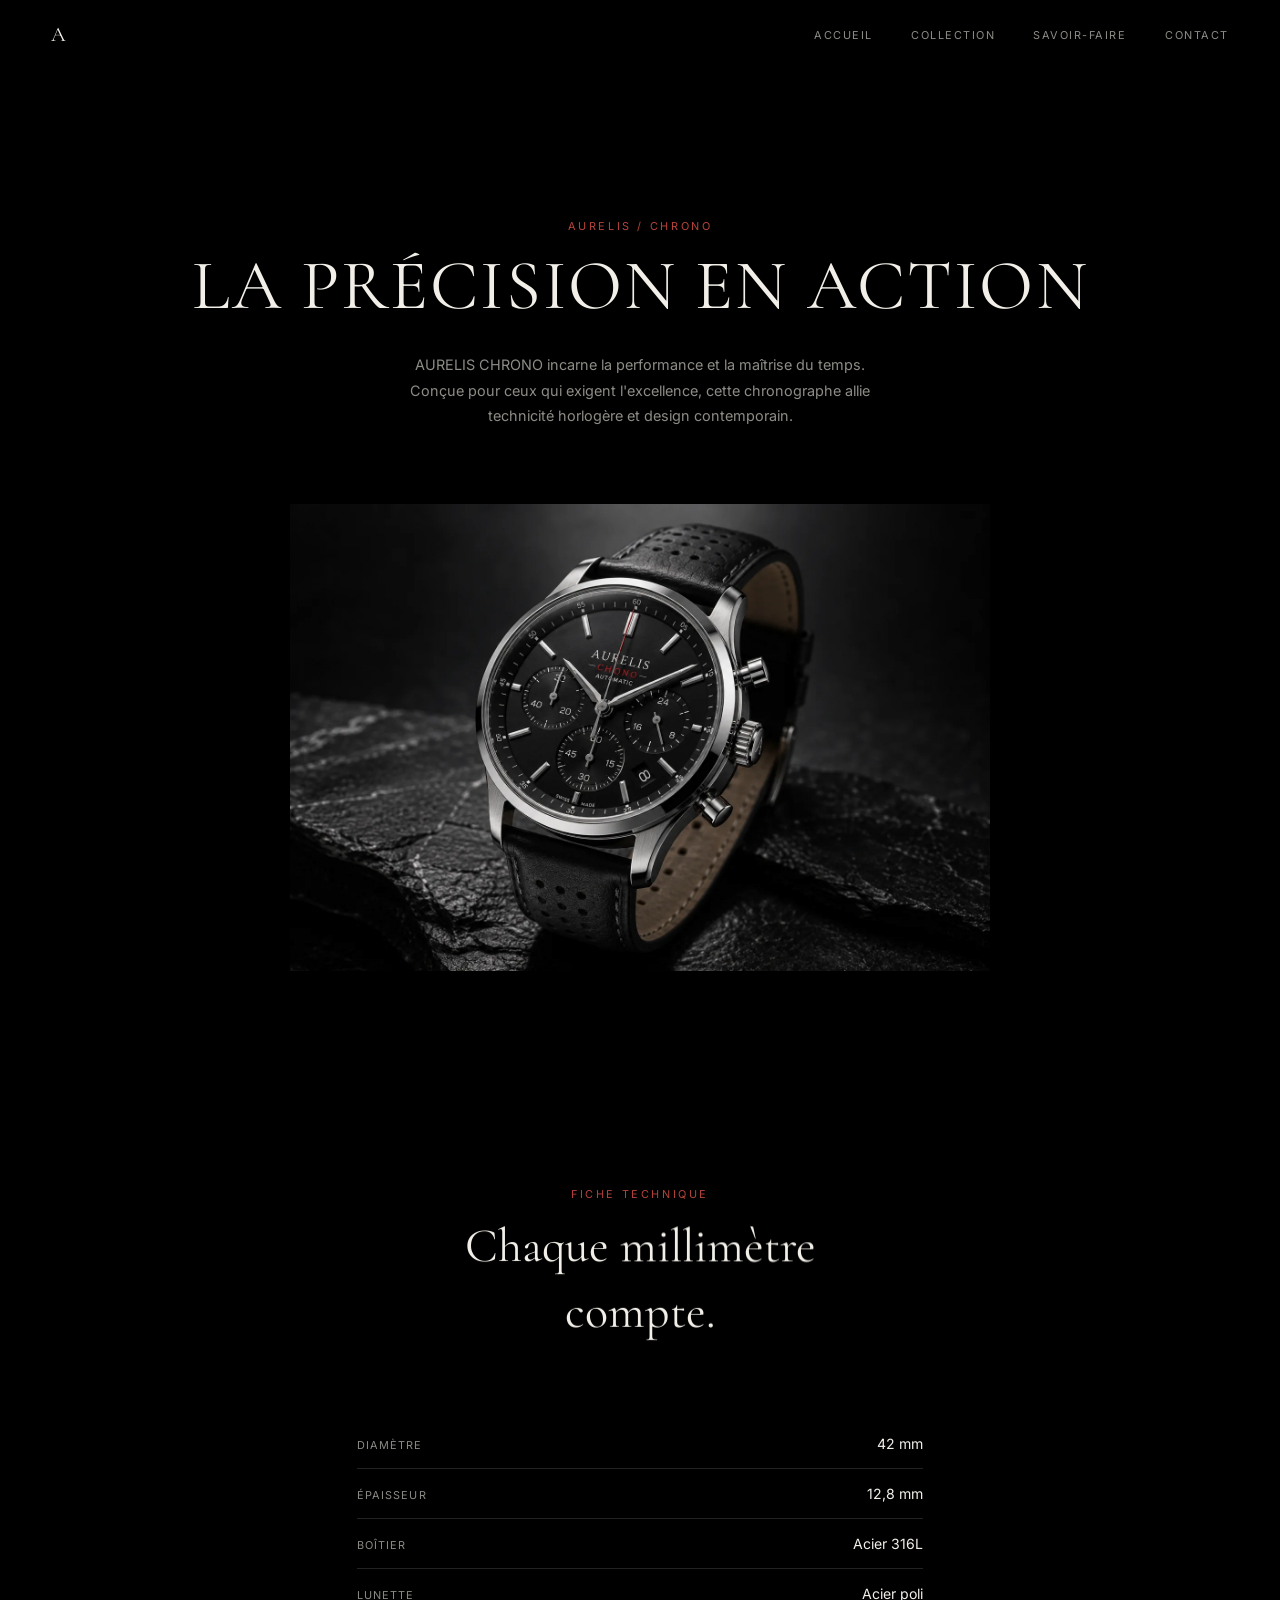
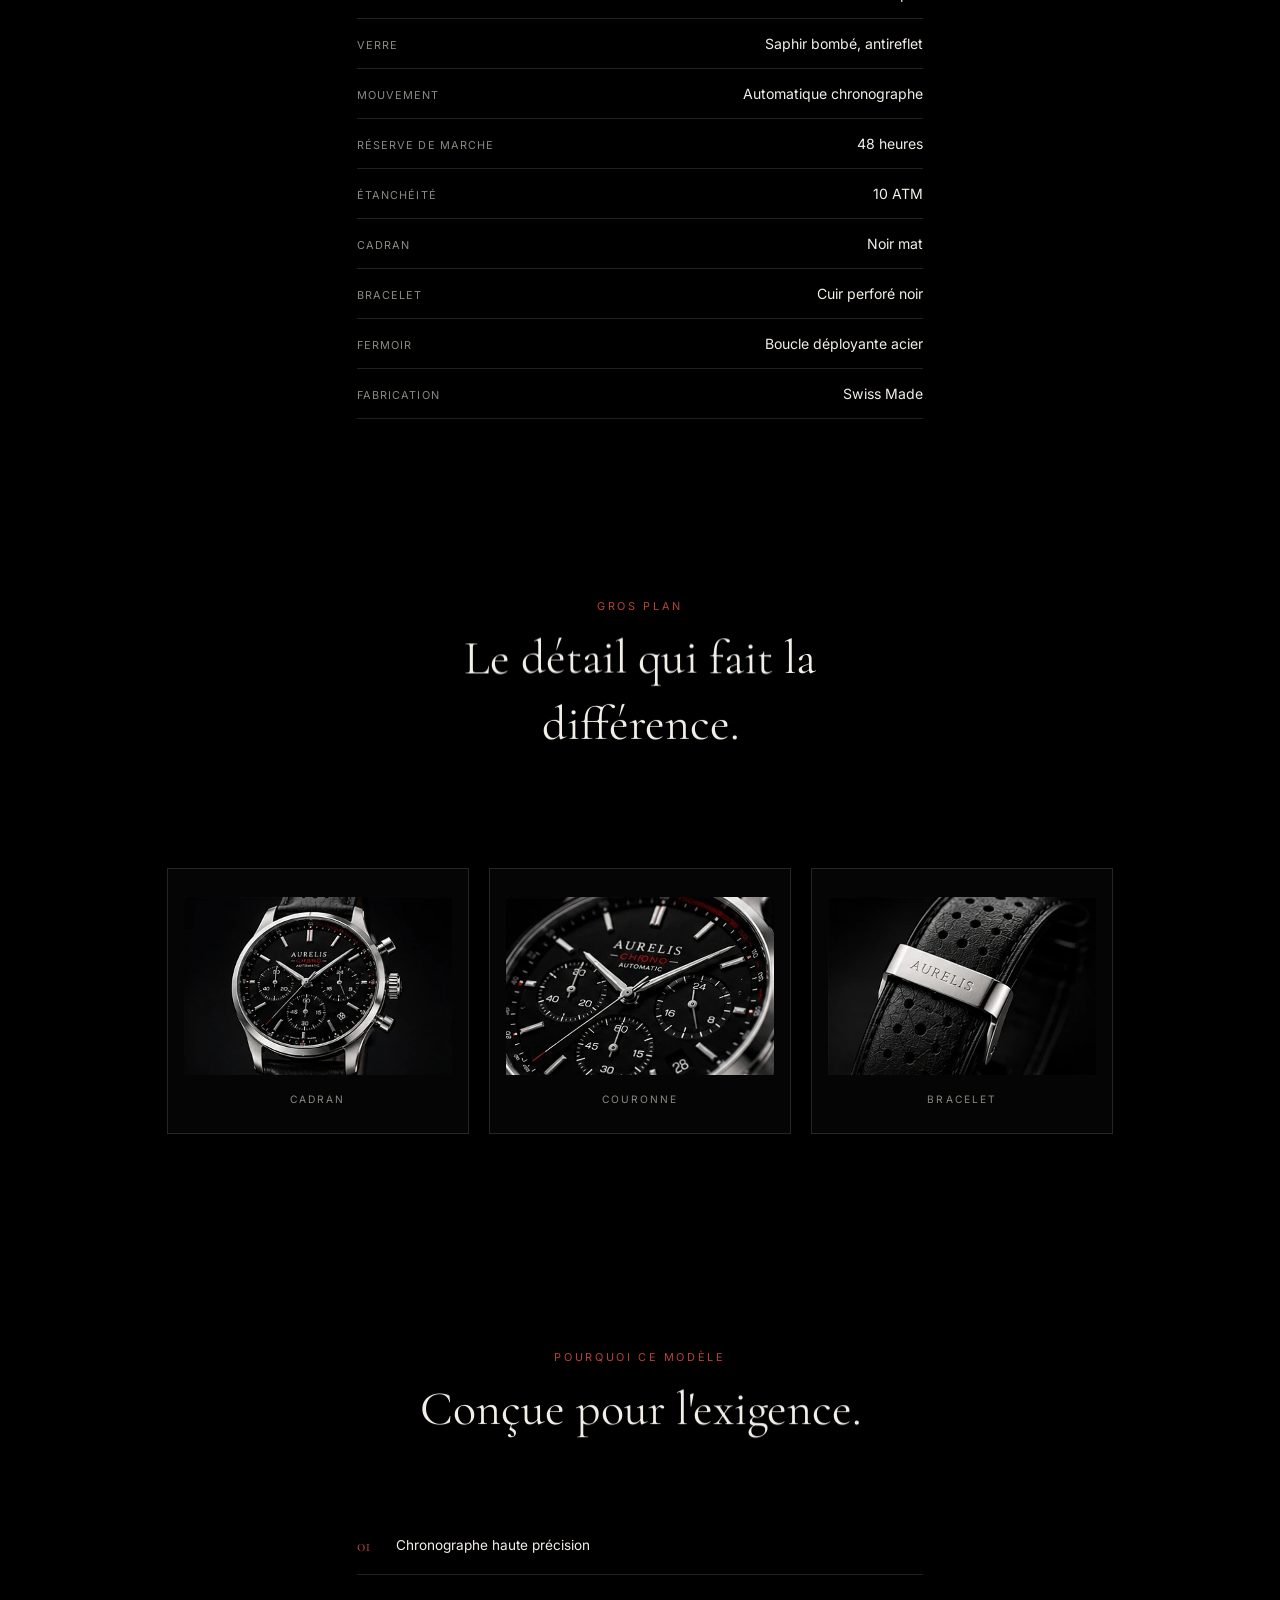
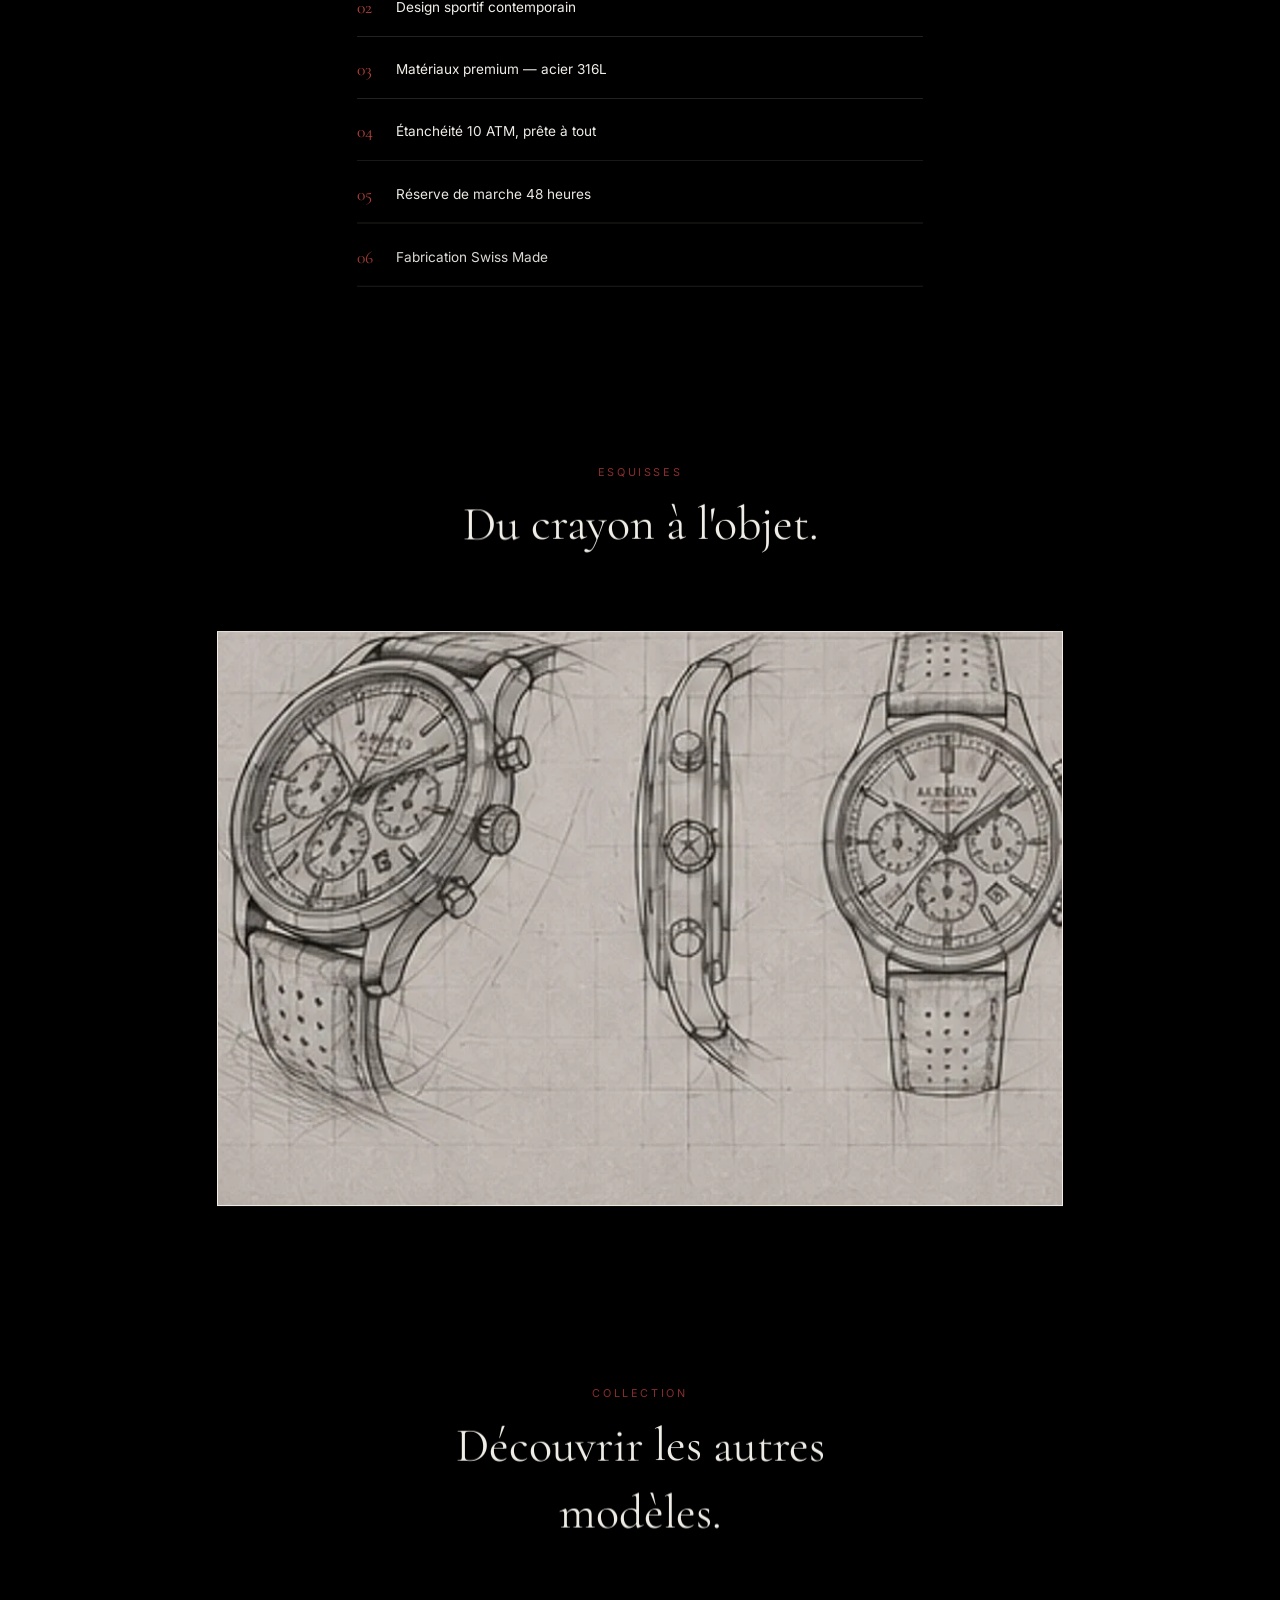
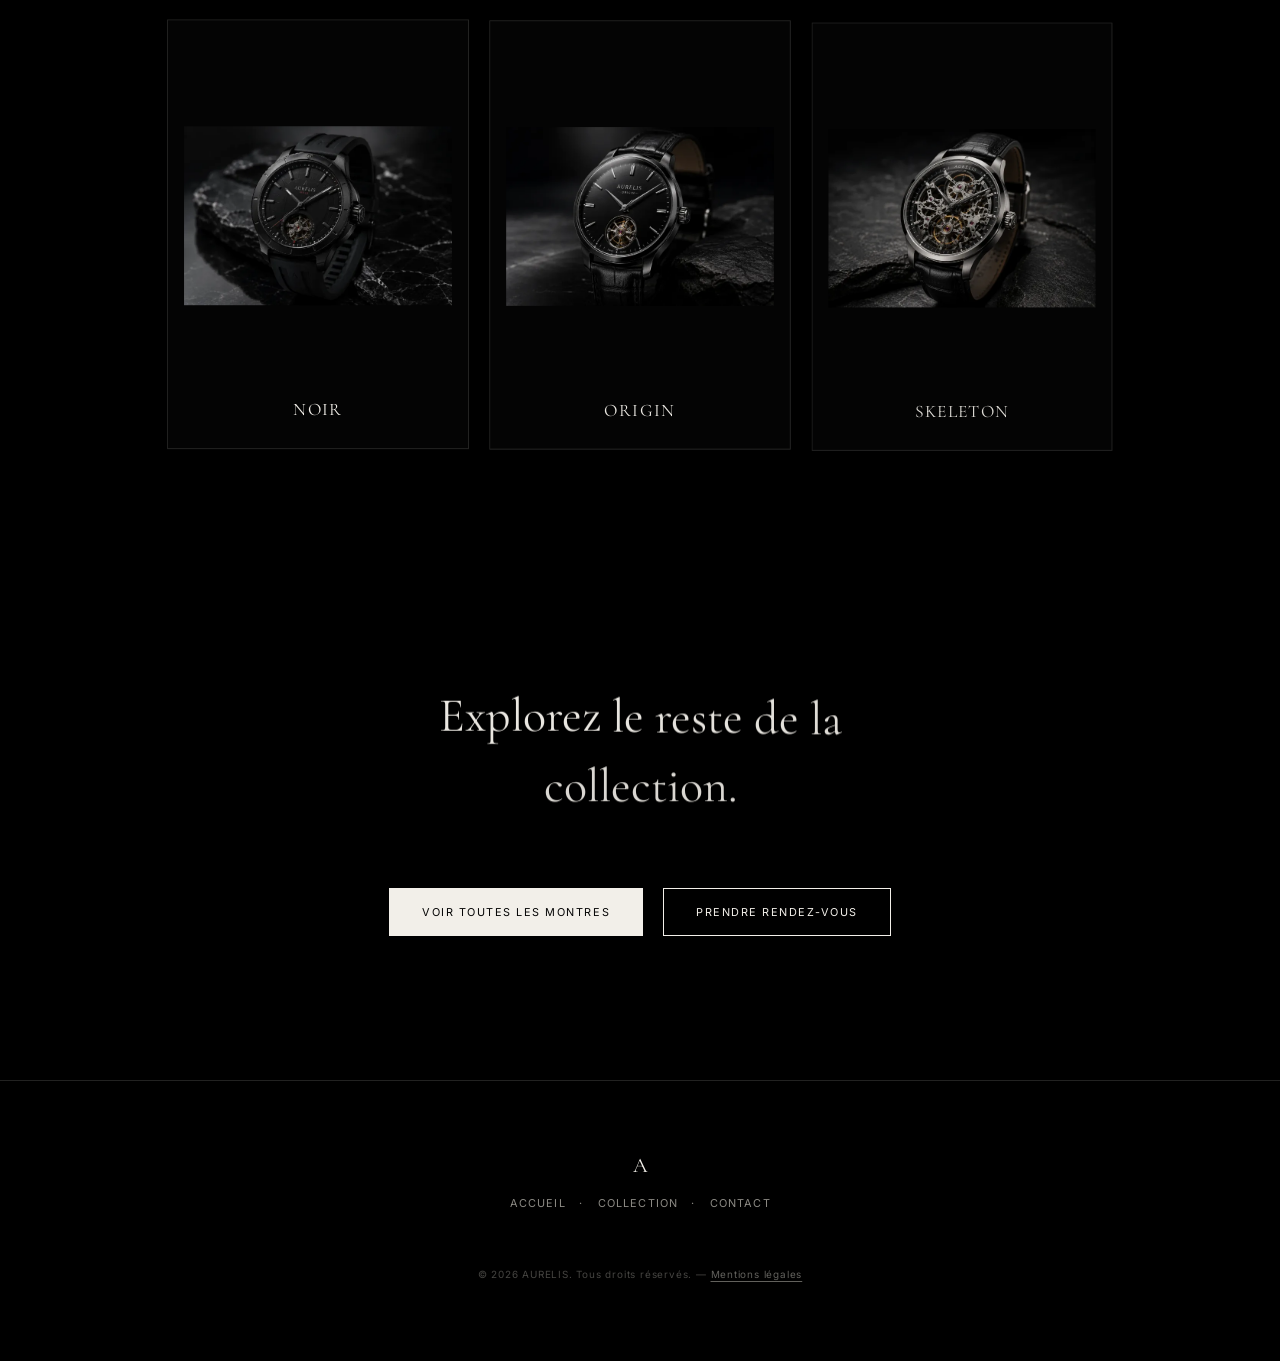
==== commit da90aed5: "Remove animated background layer and fix stuck-navigation on slow pages Root-caused two reported bug" ====
--- a/chrono.html
+++ b/chrono.html
@@ -16,11 +16,6 @@
 
 <div class="page-fade" id="pageFade"></div>
 <div class="grain" aria-hidden="true"></div>
-
-<div class="bg-fx" aria-hidden="true">
-  <canvas id="bgCanvas"></canvas>
-  <div class="halo" id="halo" style="background-color:#3a2420"></div>
-</div>
 
 <nav class="site-nav" id="siteNav">
   <a href="index.html" class="nav-mark magnetic">A</a>
@@ -65,9 +60,9 @@
   <p class="detail-eyebrow" data-reveal>GROS PLAN</p>
   <h2 class="detail-h2" data-line>Le détail qui fait la différence.</h2>
   <div class="detail-views">
-    <div class="view-card"><img src="assets/img/savoirfaire/chrono-cadran.webp" alt="AURELIS CHRONO, cadran" width="532" height="353" decoding="async"><span class="view-label">Cadran</span></div>
-    <div class="view-card"><img src="assets/img/savoirfaire/chrono-couronne.webp" alt="AURELIS CHRONO, couronne" width="532" height="353" decoding="async"><span class="view-label">Couronne</span></div>
-    <div class="view-card"><img src="assets/img/savoirfaire/chrono-bracelet.webp" alt="AURELIS CHRONO, bracelet" width="532" height="353" decoding="async"><span class="view-label">Bracelet</span></div>
+    <div class="view-card"><img src="assets/img/savoirfaire/chrono-cadran.webp" alt="AURELIS CHRONO, cadran" width="532" height="353" loading="lazy" decoding="async"><span class="view-label">Cadran</span></div>
+    <div class="view-card"><img src="assets/img/savoirfaire/chrono-couronne.webp" alt="AURELIS CHRONO, couronne" width="532" height="353" loading="lazy" decoding="async"><span class="view-label">Couronne</span></div>
+    <div class="view-card"><img src="assets/img/savoirfaire/chrono-bracelet.webp" alt="AURELIS CHRONO, bracelet" width="532" height="353" loading="lazy" decoding="async"><span class="view-label">Bracelet</span></div>
   </div>
 </section>
 
@@ -88,7 +83,7 @@
   <p class="detail-eyebrow" data-reveal>ESQUISSES</p>
   <h2 class="detail-h2" data-line>Du crayon à l'objet.</h2>
   <div class="sketch-frame" data-reveal>
-    <img src="assets/img/detail/chrono-esquisses.webp" alt="Esquisses AURELIS CHRONO" width="858" height="583" decoding="async">
+    <img src="assets/img/detail/chrono-esquisses.webp" alt="Esquisses AURELIS CHRONO" width="858" height="583" loading="lazy" decoding="async">
   </div>
 </section>
 
@@ -97,15 +92,15 @@
   <h2 class="detail-h2" data-line>Découvrir les autres modèles.</h2>
   <div class="siblings-grid">
     <a href="noir.html" class="sibling-card">
-      <img src="assets/img/thumb/noir.webp" alt="AURELIS NOIR" width="700" height="467" decoding="async">
+      <img src="assets/img/thumb/noir.webp" alt="AURELIS NOIR" width="700" height="467" loading="lazy" decoding="async">
       <span class="sibling-name">NOIR</span>
     </a>
     <a href="origin.html" class="sibling-card">
-      <img src="assets/img/thumb/origin.webp" alt="AURELIS ORIGIN" width="700" height="467" decoding="async">
+      <img src="assets/img/thumb/origin.webp" alt="AURELIS ORIGIN" width="700" height="467" loading="lazy" decoding="async">
       <span class="sibling-name">ORIGIN</span>
     </a>
     <a href="skeleton.html" class="sibling-card">
-      <img src="assets/img/thumb/skeleton.webp" alt="AURELIS SKELETON" width="700" height="467" decoding="async">
+      <img src="assets/img/thumb/skeleton.webp" alt="AURELIS SKELETON" width="700" height="467" loading="lazy" decoding="async">
       <span class="sibling-name">SKELETON</span>
     </a>
   </div>
--- a/assets/css/style.css
+++ b/assets/css/style.css
@@ -141,6 +141,22 @@
   100% { transform: translate(0, 0); }
 }
 
+@media (pointer: coarse) {
+  /* mix-blend-mode forces the browser to re-blend the whole viewport under
+     this layer on every repaint; the shifting animation makes that happen
+     every frame. Not worth the cost on a touch device — a flat, static,
+     low-opacity layer reads close enough to the same texture. */
+  .grain {
+    animation: none;
+    mix-blend-mode: normal;
+    opacity: 0.03;
+  }
+}
+
+@media (prefers-reduced-motion: reduce) {
+  .grain { animation: none; }
+}
+
 /* ---------- lightbox ---------- */
 
 .lightbox {
@@ -207,34 +223,6 @@
 @media (max-width: 680px) {
   .lightbox-close { top: 16px; right: 16px; width: 36px; height: 36px; font-size: 1.3rem; }
   .lightbox-caption { bottom: 20px; font-size: 0.6rem; }
-}
-
-/* ---------- ambient background (gears + halo) ---------- */
-
-.bg-fx {
-  position: fixed;
-  inset: 0;
-  z-index: -1;
-  overflow: hidden;
-  pointer-events: none;
-}
-
-#bgCanvas {
-  position: absolute;
-  inset: 0;
-}
-
-.halo {
-  position: absolute;
-  top: 50%;
-  left: 50%;
-  width: 70vmax;
-  height: 70vmax;
-  transform: translate(-50%, -50%);
-  border-radius: 50%;
-  background-color: #1a1a1a;
-  opacity: 0.14;
-  filter: blur(100px);
 }
 
 /* ---------- site nav ---------- */
@@ -254,7 +242,7 @@
   opacity: 1;
   transform: translateY(0);
   pointer-events: auto;
-  transition: opacity 0.5s ease, transform 0.5s ease, background 0.4s ease, backdrop-filter 0.4s ease;
+  transition: opacity 0.5s ease, transform 0.5s ease, background 0.4s ease;
 }
 
 .site-nav.hero-gated {
@@ -273,6 +261,16 @@
   background: rgba(0, 0, 0, 0.55);
   backdrop-filter: blur(10px);
   -webkit-backdrop-filter: blur(10px);
+}
+
+@media (pointer: coarse) {
+  /* backdrop-filter re-blurs everything behind a fixed bar on every scroll
+     frame; a denser flat background reads close enough without the cost. */
+  .site-nav.is-scrolled {
+    background: rgba(0, 0, 0, 0.8);
+    backdrop-filter: none;
+    -webkit-backdrop-filter: none;
+  }
 }
 
 .nav-mark {
@@ -1498,11 +1496,6 @@
 }
 
 @media (max-width: 860px) {
-  /* 100vmax is dominated by the (tall) viewport height on portrait
-     phones, making the halo cover the entire screen in a flat wash of
-     color instead of a contained glow; size it off the width instead. */
-  .halo { width: 120vw; height: 120vw; opacity: 0.12; }
-
   .hero-pin { height: 480vh; }
   .hero-stage {
     display: flex;
